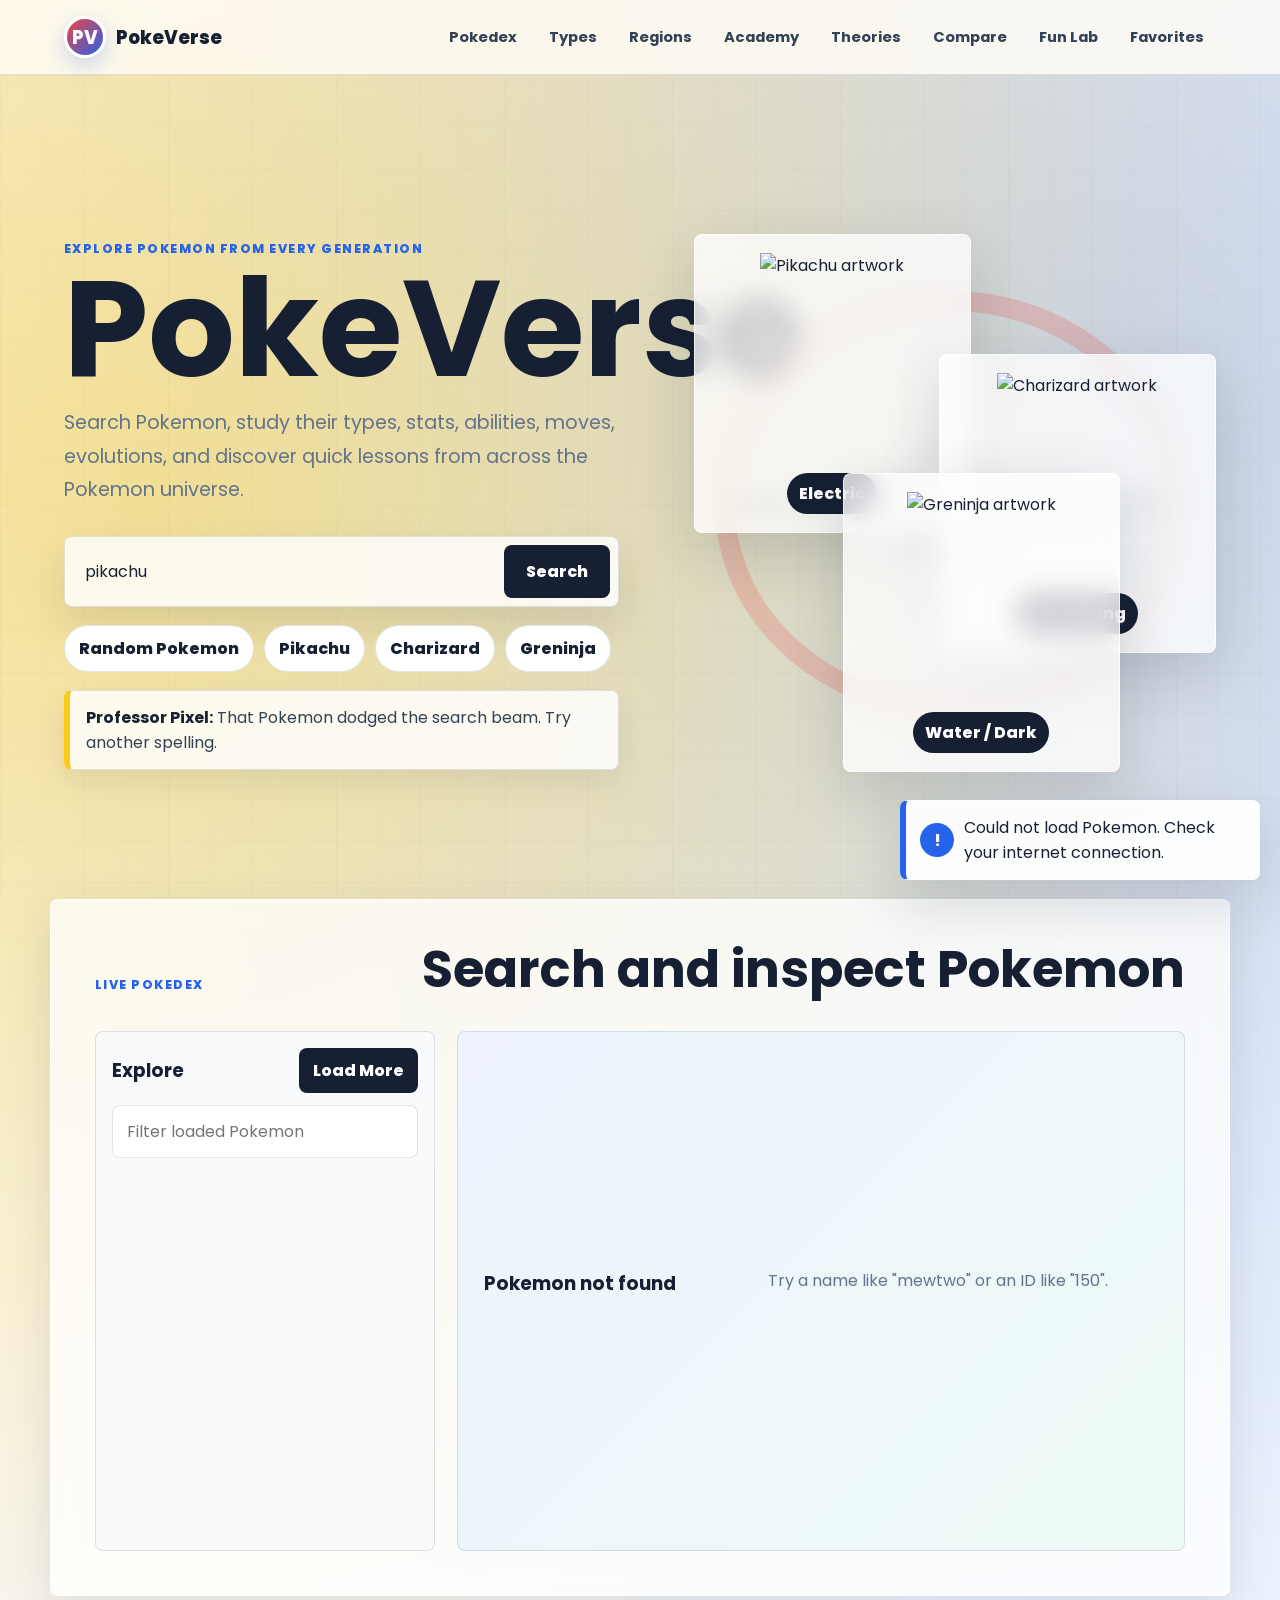
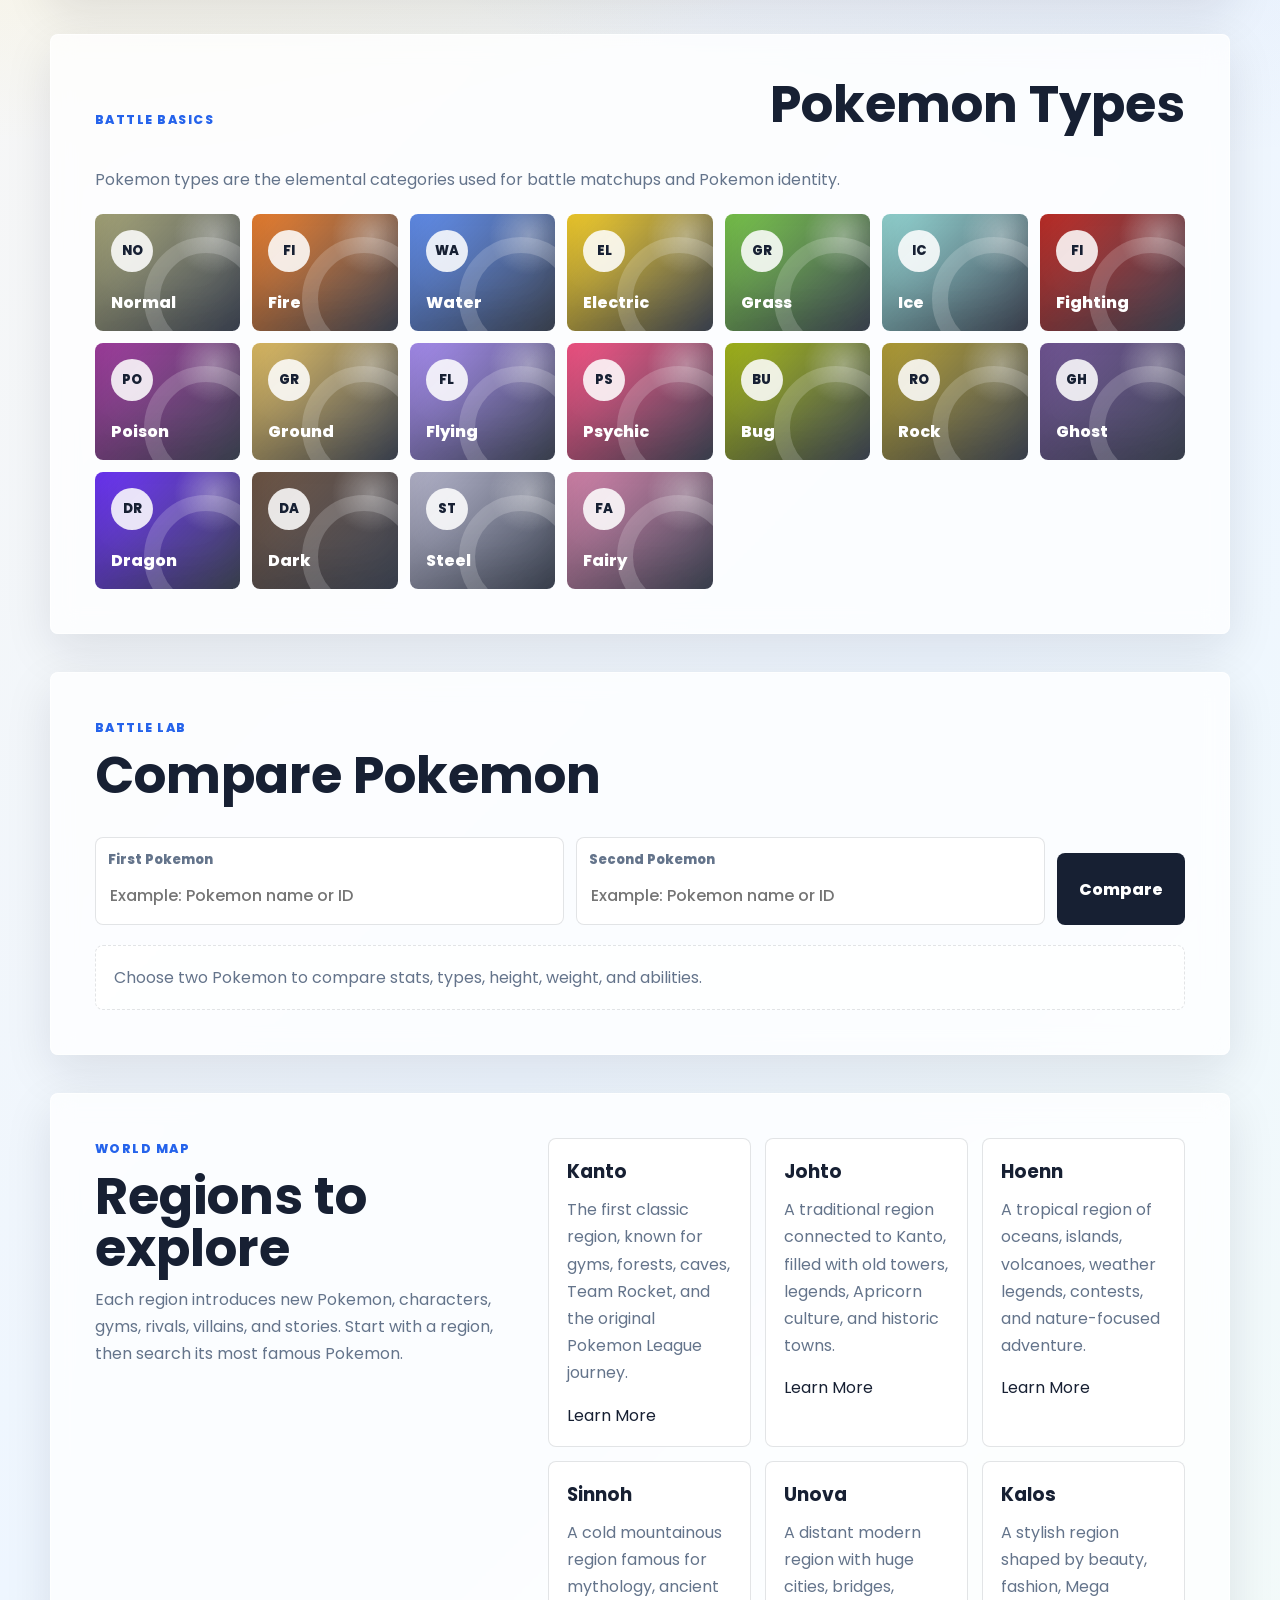
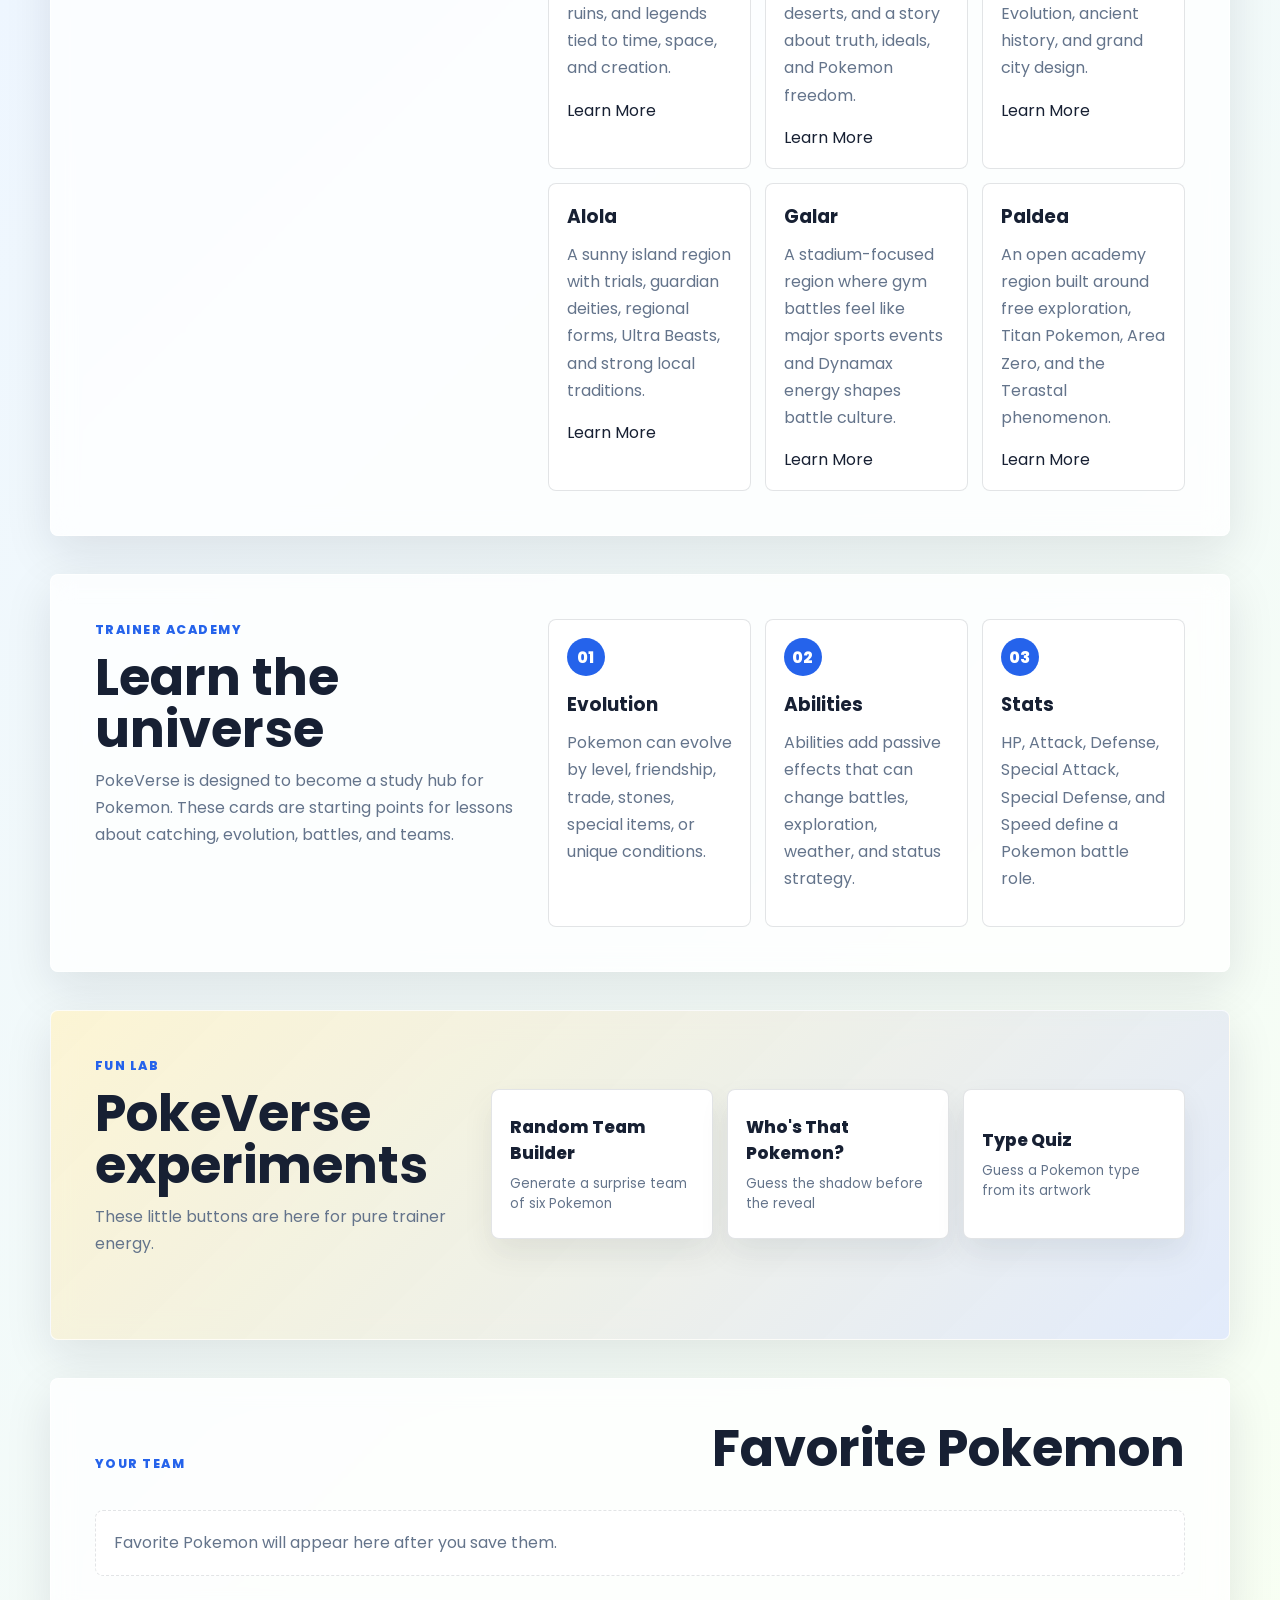
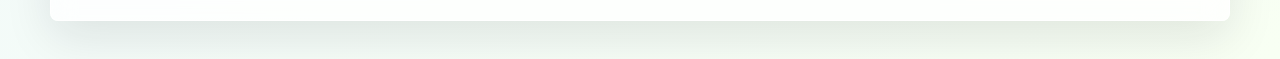
==== html/home.html @ 9c1ca61f "first commit" ====
<!DOCTYPE html>
<html lang="en">
<head>
  <meta charset="UTF-8">
  <meta name="viewport" content="width=device-width, initial-scale=1.0">
  <meta http-equiv="refresh" content="0; url=index.html#pokedex">
  <title>PokeVerse - Pokedex</title>
  <link rel="stylesheet" href="../css/style.css">
</head>
<body>
  <main class="section-shell" style="margin-top: 32px;">
    <p class="eyebrow">PokeVerse</p>
    <h1>Opening the Pokedex...</h1>
    <p><a href="index.html#pokedex">Continue to the Pokedex</a></p>
  </main>
</body>
</html>
---- css/style.css ----
@import url("https://fonts.googleapis.com/css2?family=Poppins:wght@400;500;600;700;800&display=swap");

:root {
  --ink: #172033;
  --muted: #64748b;
  --paper: #fffdf7;
  --panel: #ffffff;
  --line: rgba(23, 32, 51, 0.12);
  --red: #ef4444;
  --blue: #2563eb;
  --yellow: #facc15;
  --green: #10b981;
  --violet: #7c3aed;
  --shadow: 0 20px 60px rgba(15, 23, 42, 0.15);
  --radius: 8px;
}

* {
  box-sizing: border-box;
}

html {
  scroll-behavior: smooth;
}

body {
  margin: 0;
  color: var(--ink);
  font-family: "Poppins", system-ui, sans-serif;
  background:
    radial-gradient(circle at 12% 10%, rgba(250, 204, 21, 0.42), transparent 28%),
    radial-gradient(circle at 86% 8%, rgba(37, 99, 235, 0.24), transparent 30%),
    linear-gradient(135deg, #fff7ed 0%, #eef6ff 52%, #f8fff3 100%);
}

body.ditto-mode main {
  animation: dittoSquish 0.8s ease-in-out 2;
}

body::before {
  content: "";
  position: fixed;
  inset: 0;
  pointer-events: none;
  opacity: 0.32;
  background-image:
    linear-gradient(rgba(23, 32, 51, 0.05) 1px, transparent 1px),
    linear-gradient(90deg, rgba(23, 32, 51, 0.05) 1px, transparent 1px);
  background-size: 42px 42px;
}

button,
input,
select,
textarea {
  font: inherit;
}

button {
  border: 0;
  cursor: pointer;
}

img {
  display: block;
  max-width: 100%;
}

a {
  color: inherit;
  text-decoration: none;
}

.pill-link {
  display: inline-flex;
  padding: 10px 14px;
  color: var(--ink);
  background: white;
  border: 1px solid var(--line);
  border-radius: 999px;
  font-weight: 800;
}

.pill-link:hover {
  color: white;
  background: var(--ink);
}

.sr-only {
  position: absolute;
  width: 1px;
  height: 1px;
  overflow: hidden;
  clip: rect(0, 0, 0, 0);
}

.site-header {
  position: sticky;
  top: 0;
  z-index: 20;
  display: flex;
  align-items: center;
  justify-content: space-between;
  gap: 24px;
  padding: 16px clamp(16px, 5vw, 64px);
  background: rgba(255, 253, 247, 0.82);
  border-bottom: 1px solid var(--line);
  backdrop-filter: blur(16px);
}

.brand {
  display: inline-flex;
  align-items: center;
  gap: 10px;
  font-weight: 800;
  font-size: 1.15rem;
}

.brand-mark {
  display: grid;
  width: 42px;
  height: 42px;
  place-items: center;
  color: white;
  background: linear-gradient(135deg, var(--red), var(--blue));
  border: 3px solid white;
  border-radius: 50%;
  box-shadow: 0 8px 22px rgba(37, 99, 235, 0.24);
}

.site-nav {
  display: flex;
  align-items: center;
  gap: 8px;
  flex-wrap: wrap;
}

.site-nav a {
  padding: 10px 12px;
  color: #334155;
  border-radius: 999px;
  font-size: 0.92rem;
  font-weight: 700;
}

.site-nav a:hover {
  color: white;
  background: var(--ink);
}

main {
  position: relative;
  z-index: 1;
}

.hero-section {
  display: grid;
  grid-template-columns: minmax(0, 1.02fr) minmax(320px, 0.98fr);
  gap: clamp(28px, 5vw, 70px);
  align-items: center;
  min-height: calc(100vh - 76px);
  padding: clamp(36px, 6vw, 76px) clamp(16px, 5vw, 64px) 42px;
}

.hero-copy {
  max-width: 760px;
}

.eyebrow {
  margin: 0 0 12px;
  color: var(--blue);
  font-size: 0.78rem;
  font-weight: 800;
  letter-spacing: 0.12em;
  text-transform: uppercase;
}

h1,
h2,
h3,
p {
  margin-top: 0;
}

h1 {
  margin-bottom: 18px;
  font-size: clamp(4rem, 12vw, 8.5rem);
  line-height: 0.86;
  letter-spacing: 0;
}

h2 {
  margin-bottom: 12px;
  font-size: clamp(2rem, 4vw, 3.4rem);
  line-height: 1;
}

h3 {
  margin-bottom: 10px;
}

p {
  color: var(--muted);
  line-height: 1.7;
}

.hero-lead {
  max-width: 650px;
  font-size: clamp(1rem, 2vw, 1.22rem);
}

.hero-search {
  display: grid;
  grid-template-columns: 1fr auto;
  gap: 10px;
  max-width: 650px;
  margin: 30px 0 18px;
  padding: 8px;
  background: rgba(255, 255, 255, 0.82);
  border: 1px solid var(--line);
  border-radius: var(--radius);
  box-shadow: 0 18px 42px rgba(15, 23, 42, 0.11);
}

.hero-search input,
.mini-search input,
.compare-form input,
select,
textarea {
  width: 100%;
  border: 0;
  outline: 0;
  color: var(--ink);
  background: transparent;
}

.hero-search input {
  min-width: 0;
  padding: 14px 12px;
}

.hero-search button,
.panel-title button,
.favorite-btn,
.region-card button,
.compare-form button,
.quiz-feedback button {
  color: white;
  background: var(--ink);
  border-radius: var(--radius);
  font-weight: 800;
  transition: transform 0.18s ease, box-shadow 0.18s ease;
}

.hero-search button {
  padding: 0 22px;
}

.hero-search button:hover,
.panel-title button:hover,
.favorite-btn:hover,
.region-card button:hover,
.compare-form button:hover,
.quiz-feedback button:hover {
  transform: translateY(-2px);
  box-shadow: 0 14px 28px rgba(15, 23, 42, 0.18);
}

.quick-actions {
  display: flex;
  flex-wrap: wrap;
  gap: 10px;
}

.quick-actions button {
  padding: 10px 14px;
  color: var(--ink);
  background: white;
  border: 1px solid var(--line);
  border-radius: 999px;
  font-weight: 800;
}

.quick-actions button:hover {
  border-color: var(--blue);
  color: var(--blue);
}

.professor-note {
  max-width: 650px;
  margin-top: 18px;
  padding: 14px 16px;
  color: #334155;
  background: rgba(255, 255, 255, 0.82);
  border: 1px solid var(--line);
  border-left: 6px solid var(--yellow);
  border-radius: var(--radius);
  box-shadow: 0 12px 30px rgba(15, 23, 42, 0.08);
}

.professor-note strong {
  color: var(--ink);
}

.hero-showcase {
  position: relative;
  min-height: 560px;
}

.hero-showcase::before {
  content: "";
  position: absolute;
  inset: 12% 6%;
  border: 20px solid rgba(239, 68, 68, 0.78);
  border-radius: 50%;
  background:
    linear-gradient(#172033, #172033) center / 100% 18px no-repeat,
    radial-gradient(circle, white 0 44px, #172033 45px 55px, transparent 56px);
  opacity: 0.26;
  animation: pulse 4s ease-in-out infinite;
}

.orbit-card {
  position: absolute;
  display: grid;
  justify-items: center;
  width: min(52%, 300px);
  padding: 18px;
  background: rgba(255, 255, 255, 0.75);
  border: 1px solid rgba(255, 255, 255, 0.7);
  border-radius: var(--radius);
  box-shadow: var(--shadow);
  backdrop-filter: blur(14px);
}

.orbit-card img {
  height: 220px;
  object-fit: contain;
}

.orbit-card span {
  padding: 8px 12px;
  color: white;
  background: var(--ink);
  border-radius: 999px;
  font-weight: 800;
}

.orbit-card-one {
  top: 10px;
  left: 2%;
  animation: floatOne 5s ease-in-out infinite;
}

.orbit-card-two {
  top: 130px;
  right: 0;
  animation: floatTwo 5.8s ease-in-out infinite;
}

.orbit-card-three {
  left: 30%;
  bottom: 12px;
  animation: floatThree 6.2s ease-in-out infinite;
}

.section-shell {
  width: min(1180px, calc(100% - 32px));
  margin: 0 auto 38px;
  padding: clamp(24px, 4vw, 44px);
  background: rgba(255, 255, 255, 0.76);
  border: 1px solid rgba(255, 255, 255, 0.72);
  border-radius: var(--radius);
  box-shadow: 0 16px 48px rgba(15, 23, 42, 0.1);
  backdrop-filter: blur(12px);
}

.section-heading {
  display: flex;
  align-items: end;
  justify-content: space-between;
  gap: 24px;
  margin-bottom: 24px;
}

.section-intro {
  max-width: 760px;
  margin-bottom: 20px;
}

.dex-layout {
  display: grid;
  grid-template-columns: 340px minmax(0, 1fr);
  gap: 22px;
}

.dex-panel,
.detail-panel {
  min-height: 520px;
}

.dex-panel {
  padding: 16px;
  background: #f8fafc;
  border: 1px solid var(--line);
  border-radius: var(--radius);
}

.panel-title {
  display: flex;
  align-items: center;
  justify-content: space-between;
  gap: 12px;
  margin-bottom: 12px;
}

.panel-title h3 {
  margin: 0;
}

.panel-title button,
.favorite-btn,
.region-card button {
  padding: 10px 14px;
}

.panel-title button:disabled {
  cursor: wait;
  opacity: 0.62;
}

.mini-search {
  margin-bottom: 12px;
  padding: 12px;
  background: white;
  border: 1px solid var(--line);
  border-radius: var(--radius);
}

.pokemon-list {
  display: grid;
  gap: 10px;
  max-height: 640px;
  overflow: auto;
  padding-right: 4px;
}

.list-card,
.favorite-card,
.evolution-node {
  border: 1px solid var(--line);
  background: white;
  border-radius: var(--radius);
  transition: transform 0.18s ease, border-color 0.18s ease, box-shadow 0.18s ease;
}

.list-card {
  display: grid;
  grid-template-columns: 56px 1fr;
  align-items: center;
  gap: 12px;
  width: 100%;
  padding: 10px;
  color: var(--ink);
  text-align: left;
}

.list-card:hover,
.favorite-card:hover,
.evolution-node:hover {
  transform: translateY(-2px);
  border-color: var(--blue);
  box-shadow: 0 12px 26px rgba(37, 99, 235, 0.12);
}

.list-card img {
  width: 56px;
  height: 56px;
  object-fit: contain;
  background: #eef2ff;
  border-radius: var(--radius);
}

.list-card span {
  min-width: 0;
}

.list-card strong,
.list-card small {
  display: block;
}

.list-card small {
  color: var(--muted);
}

.detail-panel {
  padding: clamp(18px, 3vw, 26px);
  background:
    linear-gradient(135deg, rgba(37, 99, 235, 0.08), rgba(16, 185, 129, 0.08)),
    white;
  border: 1px solid var(--line);
  border-radius: var(--radius);
}

.empty-state,
.loading-state,
.error-state {
  display: grid;
  grid-template-columns: minmax(160px, 260px) 1fr;
  gap: 24px;
  align-items: center;
  min-height: 460px;
}

.empty-state img {
  filter: drop-shadow(0 18px 28px rgba(15, 23, 42, 0.22));
}

.profile-hero {
  display: grid;
  grid-template-columns: minmax(0, 1fr) minmax(220px, 330px);
  gap: 22px;
  align-items: center;
}

.profile-hero h2 {
  text-transform: capitalize;
}

.profile-art {
  width: 100%;
  max-height: 360px;
  object-fit: contain;
  filter: drop-shadow(0 22px 30px rgba(15, 23, 42, 0.2));
}

.badge-row,
.move-list,
.evolution-line {
  display: flex;
  flex-wrap: wrap;
  gap: 10px;
}

.type-badge {
  display: inline-flex;
  padding: 8px 12px;
  color: white;
  background: var(--type-color);
  border-radius: 999px;
  font-weight: 800;
  box-shadow: inset 0 -20px 30px rgba(0, 0, 0, 0.12);
}

.favorite-btn {
  margin-top: 14px;
}

.favorite-btn.active {
  background: var(--red);
}

.info-grid {
  display: grid;
  grid-template-columns: repeat(4, minmax(0, 1fr));
  gap: 12px;
  margin: 24px 0;
}

.compare-form {
  display: grid;
  grid-template-columns: 1fr 1fr auto;
  gap: 12px;
  align-items: end;
  margin-bottom: 20px;
}

.compare-form label,
.quiz-card label {
  display: grid;
  gap: 8px;
  padding: 12px;
  color: var(--muted);
  background: white;
  border: 1px solid var(--line);
  border-radius: var(--radius);
  font-size: 0.82rem;
  font-weight: 800;
}

.compare-form input,
select,
textarea {
  min-height: 34px;
  color: var(--ink);
  font-size: 1rem;
  font-weight: 500;
}

.compare-form button {
  min-height: 72px;
  padding: 0 22px;
}

.compare-results {
  display: grid;
  gap: 16px;
}

.compare-summary {
  padding: 18px;
  background: rgba(255, 255, 255, 0.88);
  border: 1px solid var(--line);
  border-radius: var(--radius);
}

.compare-grid {
  position: relative;
  display: grid;
  grid-template-columns: 1fr auto 1fr;
  gap: 16px;
  align-items: stretch;
}

.compare-card {
  padding: 20px;
  background: rgba(255, 255, 255, 0.88);
  border: 1px solid var(--line);
  border-radius: var(--radius);
  box-shadow: 0 14px 30px rgba(15, 23, 42, 0.08);
}

.compare-card img {
  width: min(220px, 100%);
  height: 190px;
  margin: 0 auto 12px;
  object-fit: contain;
  filter: drop-shadow(0 18px 26px rgba(15, 23, 42, 0.16));
}

.compare-winner {
  border-color: rgba(16, 185, 129, 0.55);
  box-shadow: 0 18px 40px rgba(16, 185, 129, 0.16);
}

.versus-badge {
  display: grid;
  width: 58px;
  height: 58px;
  place-items: center;
  align-self: center;
  color: white;
  background: linear-gradient(135deg, var(--red), var(--blue));
  border-radius: 50%;
  font-weight: 800;
  box-shadow: var(--shadow);
}

.compare-facts {
  display: grid;
  grid-template-columns: repeat(2, minmax(0, 1fr));
  gap: 10px;
  margin-top: 16px;
}

.compare-stat-table {
  display: grid;
  gap: 8px;
}

.compare-stat-row {
  display: grid;
  grid-template-columns: 1fr 1.4fr 1fr;
  gap: 12px;
  align-items: center;
  padding: 12px 14px;
  background: rgba(255, 255, 255, 0.86);
  border: 1px solid var(--line);
  border-radius: var(--radius);
}

.compare-stat-row span {
  color: var(--muted);
  text-align: center;
  font-weight: 800;
}

.compare-stat-row strong:last-child {
  text-align: right;
}

.stat-win {
  color: var(--green);
}

.fact-card,
.stats-card,
.moves-card,
.evolution-card,
.lesson-grid article,
.region-card {
  background: rgba(255, 255, 255, 0.84);
  border: 1px solid var(--line);
  border-radius: var(--radius);
}

.fact-card {
  padding: 14px;
}

.fact-card span {
  display: block;
  color: var(--muted);
  font-size: 0.82rem;
  font-weight: 700;
}

.fact-card strong {
  display: block;
  overflow-wrap: anywhere;
}

.detail-grid {
  display: grid;
  grid-template-columns: 1fr 1fr;
  gap: 14px;
}

.stats-card,
.moves-card,
.evolution-card {
  padding: 18px;
}

.stat-row {
  display: grid;
  grid-template-columns: 120px 42px 1fr;
  gap: 10px;
  align-items: center;
  margin: 12px 0;
}

.stat-row span {
  color: var(--muted);
  font-size: 0.88rem;
}

.stat-track {
  height: 10px;
  overflow: hidden;
  background: #e2e8f0;
  border-radius: 999px;
}

.stat-track span {
  display: block;
  height: 100%;
  background: linear-gradient(90deg, var(--green), var(--blue));
}

.move-list span {
  padding: 8px 10px;
  background: #eef2ff;
  border-radius: 999px;
  color: #334155;
  font-weight: 700;
}

.evolution-card {
  margin-top: 14px;
}

.evolution-node {
  display: grid;
  justify-items: center;
  gap: 8px;
  width: 120px;
  padding: 12px;
  color: var(--ink);
  font-weight: 800;
}

.evolution-node img {
  width: 78px;
  height: 78px;
  object-fit: contain;
}

.type-grid {
  display: grid;
  grid-template-columns: repeat(auto-fit, minmax(128px, 1fr));
  gap: 12px;
}

.type-card {
  position: relative;
  display: grid;
  align-content: space-between;
  min-height: 92px;
  overflow: hidden;
  padding: 16px;
  color: white;
  background:
    radial-gradient(circle at 82% 18%, rgba(255, 255, 255, 0.34), transparent 26%),
    linear-gradient(135deg, var(--type-color), rgba(23, 32, 51, 0.82));
  border-radius: var(--radius);
  box-shadow: inset 0 -26px 40px rgba(0, 0, 0, 0.16);
  transition: transform 0.18s ease, box-shadow 0.18s ease;
}

.type-card::after {
  content: "";
  position: absolute;
  width: 92px;
  height: 92px;
  right: -28px;
  bottom: -30px;
  border: 16px solid rgba(255, 255, 255, 0.18);
  border-radius: 50%;
}

.type-name-card {
  place-items: stretch;
}

.type-card span {
  position: relative;
  z-index: 1;
  font-weight: 800;
}

.type-symbol {
  display: grid;
  width: 42px;
  height: 42px;
  place-items: center;
  margin-bottom: 18px;
  color: var(--ink);
  background: rgba(255, 255, 255, 0.86);
  border-radius: 50%;
  font-size: 0.82rem;
}

.type-card:hover {
  transform: translateY(-3px);
  box-shadow: inset 0 -26px 40px rgba(0, 0, 0, 0.16), 0 16px 34px rgba(15, 23, 42, 0.18);
}

.split-section {
  display: grid;
  grid-template-columns: 0.8fr 1.2fr;
  gap: 28px;
}

.fun-lab {
  display: grid;
  grid-template-columns: 0.7fr 1.3fr;
  gap: 22px;
  align-items: center;
  background:
    linear-gradient(135deg, rgba(250, 204, 21, 0.18), rgba(37, 99, 235, 0.13)),
    rgba(255, 255, 255, 0.8);
}

.fun-grid {
  display: grid;
  grid-template-columns: repeat(3, minmax(0, 1fr));
  gap: 14px;
}

.fun-grid button {
  min-height: 150px;
  padding: 18px;
  color: var(--ink);
  text-align: left;
  background: white;
  border: 1px solid var(--line);
  border-radius: var(--radius);
  box-shadow: 0 14px 30px rgba(15, 23, 42, 0.08);
  transition: transform 0.18s ease, box-shadow 0.18s ease;
}

.fun-grid article {
  min-height: 150px;
  padding: 18px;
  color: var(--ink);
  text-align: left;
  background: white;
  border: 1px solid var(--line);
  border-radius: var(--radius);
  box-shadow: 0 14px 30px rgba(15, 23, 42, 0.08);
}

.fun-grid button:hover {
  transform: translateY(-4px) rotate(-1deg);
  box-shadow: 0 18px 40px rgba(15, 23, 42, 0.14);
}

.fun-grid span,
.fun-grid small {
  display: block;
}

.fun-grid span {
  margin-bottom: 8px;
  font-size: 1.06rem;
  font-weight: 800;
}

.fun-grid small {
  color: var(--muted);
  line-height: 1.5;
}

.fun-result {
  grid-column: 1 / -1;
}

.team-builder,
.silhouette-game,
.quiz-card {
  position: relative;
  min-height: 300px;
  padding: 20px;
  overflow: hidden;
  background:
    linear-gradient(135deg, rgba(255, 255, 255, 0.92), rgba(238, 242, 255, 0.9));
  border: 1px solid var(--line);
  border-radius: var(--radius);
  box-shadow: 0 14px 30px rgba(15, 23, 42, 0.08);
}

.team-builder img,
.silhouette-game img,
.quiz-pokemon {
  width: min(240px, 54%);
  height: 220px;
  margin: 10px auto;
  object-fit: contain;
  filter: drop-shadow(0 18px 26px rgba(15, 23, 42, 0.16));
}

.silhouette-img {
  filter: brightness(0) drop-shadow(0 18px 26px rgba(15, 23, 42, 0.16));
  transition: filter 0.24s ease, transform 0.24s ease;
}

.silhouette-img.revealed {
  filter: drop-shadow(0 18px 26px rgba(15, 23, 42, 0.16));
  transform: scale(1.04);
}

.silhouette-options,
.quiz-options {
  display: flex;
  flex-wrap: wrap;
  gap: 10px;
}

.silhouette-options button,
.quiz-options button,
.team-grid button,
.quiz-feedback button {
  padding: 10px 14px;
  color: var(--ink);
  background: white;
  border: 1px solid var(--line);
  border-radius: 999px;
  font-weight: 800;
}

.silhouette-options button:hover,
.quiz-options button:hover,
.team-grid button:hover,
.quiz-feedback button:hover {
  border-color: var(--blue);
  color: var(--blue);
}

.team-grid {
  display: grid;
  grid-template-columns: repeat(6, minmax(0, 1fr));
  gap: 12px;
  margin-top: 18px;
}

.team-grid button {
  display: grid;
  justify-items: center;
  gap: 8px;
  min-height: 190px;
  border-radius: var(--radius);
}

.team-grid img {
  width: 100%;
  height: 110px;
}

.team-grid span {
  color: var(--muted);
  font-size: 0.78rem;
  text-align: center;
}

.quiz-feedback {
  display: flex;
  align-items: center;
  justify-content: space-between;
  gap: 12px;
  margin: 14px 0 0;
  color: var(--ink);
  font-weight: 700;
}

.quiz-feedback button {
  margin-left: auto;
  white-space: nowrap;
}

.correct-answer {
  color: white !important;
  background: var(--green) !important;
}

.wrong-answer {
  color: white !important;
  background: var(--red) !important;
}

.theory-page {
  background:
    radial-gradient(circle at 12% 12%, rgba(124, 58, 237, 0.26), transparent 28%),
    radial-gradient(circle at 85% 14%, rgba(250, 204, 21, 0.36), transparent 30%),
    linear-gradient(135deg, #f8fafc 0%, #eef6ff 48%, #fff7ed 100%);
}

.regions-page {
  background:
    radial-gradient(circle at 14% 10%, rgba(16, 185, 129, 0.24), transparent 28%),
    radial-gradient(circle at 86% 12%, rgba(250, 204, 21, 0.32), transparent 30%),
    linear-gradient(135deg, #f8fafc 0%, #eff6ff 50%, #fff7ed 100%);
}

.regions-hero {
  display: grid;
  grid-template-columns: minmax(0, 0.86fr) minmax(320px, 1.14fr);
  gap: clamp(28px, 5vw, 70px);
  align-items: center;
  min-height: calc(100vh - 76px);
  padding: clamp(36px, 6vw, 76px) clamp(16px, 5vw, 64px) 42px;
}

.regions-hero-img {
  width: 100%;
  aspect-ratio: 16 / 10;
  object-fit: cover;
  border: 1px solid rgba(255, 255, 255, 0.8);
  border-radius: var(--radius);
  box-shadow: var(--shadow);
}

.region-detail-grid {
  display: grid;
  grid-template-columns: repeat(2, minmax(0, 1fr));
  gap: 18px;
}

.region-detail-card {
  padding: 22px;
  background: rgba(255, 255, 255, 0.88);
  border: 1px solid var(--line);
  border-radius: var(--radius);
  box-shadow: 0 14px 30px rgba(15, 23, 42, 0.08);
  scroll-margin-top: 110px;
}

.region-detail-card p:last-child {
  margin-bottom: 0;
}

.theory-hero {
  display: grid;
  grid-template-columns: minmax(0, 0.95fr) minmax(320px, 1.05fr);
  gap: clamp(28px, 5vw, 70px);
  align-items: center;
  min-height: calc(100vh - 76px);
  padding: clamp(36px, 6vw, 76px) clamp(16px, 5vw, 64px) 42px;
}

.theory-board {
  position: relative;
  min-height: 520px;
  border: 1px solid rgba(255, 255, 255, 0.8);
  border-radius: var(--radius);
  background:
    linear-gradient(135deg, rgba(23, 32, 51, 0.78), rgba(37, 99, 235, 0.62)),
    repeating-linear-gradient(45deg, transparent 0 14px, rgba(255, 255, 255, 0.08) 14px 16px);
  box-shadow: var(--shadow);
  overflow: hidden;
}

.theory-board::before {
  content: "";
  position: absolute;
  inset: 36px;
  border: 2px dashed rgba(255, 255, 255, 0.35);
  border-radius: var(--radius);
}

.board-card {
  position: absolute;
  max-width: 210px;
  padding: 16px;
  color: var(--ink);
  background: white;
  border-radius: var(--radius);
  box-shadow: 0 18px 36px rgba(0, 0, 0, 0.18);
  font-weight: 800;
}

.board-card-red {
  top: 70px;
  left: 42px;
  border-left: 8px solid var(--red);
  transform: rotate(-6deg);
}

.board-card-blue {
  top: 120px;
  right: 46px;
  border-left: 8px solid var(--blue);
  transform: rotate(5deg);
}

.board-card-yellow {
  left: 92px;
  bottom: 120px;
  border-left: 8px solid var(--yellow);
  transform: rotate(4deg);
}

.board-card-green {
  right: 66px;
  bottom: 70px;
  border-left: 8px solid var(--green);
  transform: rotate(-4deg);
}

.theory-grid {
  display: grid;
  grid-template-columns: repeat(3, minmax(0, 1fr));
  gap: 16px;
}

.theory-card,
.research-list article {
  padding: 20px;
  background: rgba(255, 255, 255, 0.88);
  border: 1px solid var(--line);
  border-radius: var(--radius);
  box-shadow: 0 14px 30px rgba(15, 23, 42, 0.08);
}

.theory-card {
  display: grid;
  align-content: space-between;
  min-height: 330px;
}

.theory-tag {
  display: inline-flex;
  width: fit-content;
  margin-bottom: 14px;
  padding: 8px 10px;
  color: white;
  background: var(--violet);
  border-radius: 999px;
  font-size: 0.8rem;
  font-weight: 800;
}

.evidence-meter {
  margin-top: 18px;
}

.evidence-meter span,
.evidence-meter strong {
  display: block;
}

.evidence-meter span {
  color: var(--muted);
  font-size: 0.82rem;
  font-weight: 700;
}

.evidence-meter strong {
  margin: 4px 0 8px;
}

.evidence-meter::after {
  content: "";
  display: block;
  width: var(--score);
  max-width: 100%;
  height: 10px;
  background: linear-gradient(90deg, var(--yellow), var(--green), var(--blue));
  border-radius: 999px;
  box-shadow: 0 6px 14px rgba(37, 99, 235, 0.18);
}

.research-list {
  display: grid;
  gap: 14px;
}

.mystery-grid {
  display: grid;
  grid-template-columns: repeat(3, minmax(0, 1fr));
  gap: 14px;
}

.mystery-grid button,
.answer-grid article {
  min-height: 120px;
  padding: 18px;
  color: var(--ink);
  text-align: left;
  background: rgba(255, 255, 255, 0.88);
  border: 1px solid var(--line);
  border-radius: var(--radius);
  box-shadow: 0 14px 30px rgba(15, 23, 42, 0.08);
  font-weight: 800;
  transition: transform 0.18s ease, border-color 0.18s ease;
}

.mystery-grid button:hover,
.answer-grid article:hover {
  transform: translateY(-4px);
  border-color: var(--violet);
}

.answer-grid article p {
  margin-bottom: 0;
}

.region-grid,
.lesson-grid,
.favorites-grid {
  display: grid;
  grid-template-columns: repeat(auto-fit, minmax(190px, 1fr));
  gap: 14px;
}

.region-card,
.lesson-grid article {
  padding: 18px;
}

.region-card button {
  margin: 2px 0 12px;
}

.region-details {
  display: none;
  margin-bottom: 0;
}

.region-details.visible {
  display: block;
}

.lesson-grid span {
  display: inline-grid;
  width: 38px;
  height: 38px;
  margin-bottom: 14px;
  place-items: center;
  color: white;
  background: var(--blue);
  border-radius: 50%;
  font-weight: 800;
}

.favorite-card {
  display: grid;
  justify-items: center;
  gap: 8px;
  padding: 16px;
  color: var(--ink);
}

.favorite-card img {
  height: 128px;
  object-fit: contain;
}

.favorite-card span {
  color: var(--muted);
}

.soft-message {
  margin: 0;
  padding: 18px;
  color: var(--muted);
  background: rgba(255, 255, 255, 0.74);
  border: 1px dashed var(--line);
  border-radius: var(--radius);
}

.loading-state {
  grid-template-columns: 1fr;
  justify-items: center;
  text-align: center;
}

.loader {
  width: 70px;
  height: 70px;
  border: 10px solid #e2e8f0;
  border-top-color: var(--red);
  border-bottom-color: var(--blue);
  border-radius: 50%;
  animation: spin 0.9s linear infinite;
}

.toast {
  position: fixed;
  right: 20px;
  bottom: 20px;
  z-index: 30;
  max-width: min(360px, calc(100% - 40px));
  display: grid;
  grid-template-columns: 34px 1fr;
  gap: 10px;
  align-items: center;
  padding: 14px 16px 14px 14px;
  color: var(--ink);
  background: rgba(255, 255, 255, 0.92);
  border: 1px solid rgba(255, 255, 255, 0.8);
  border-left: 6px solid var(--blue);
  border-radius: var(--radius);
  box-shadow: var(--shadow);
  backdrop-filter: blur(14px);
  opacity: 0;
  transform: translateY(16px);
  transition: opacity 0.2s ease, transform 0.2s ease;
}

.toast::before {
  content: "!";
  display: grid;
  width: 34px;
  height: 34px;
  place-items: center;
  color: white;
  background: var(--blue);
  border-radius: 50%;
  font-weight: 800;
}

.toast.success {
  border-left-color: var(--green);
}

.toast.success::before {
  content: "OK";
  background: var(--green);
  font-size: 0.72rem;
}

.toast.error {
  border-left-color: var(--red);
}

.toast.error::before {
  content: "X";
  background: var(--red);
}

.toast.visible {
  opacity: 1;
  transform: translateY(0);
}

@keyframes floatOne {
  50% { transform: translate(12px, -18px) rotate(-2deg); }
}

@keyframes floatTwo {
  50% { transform: translate(-14px, 16px) rotate(2deg); }
}

@keyframes floatThree {
  50% { transform: translate(8px, 18px) rotate(1deg); }
}

@keyframes pulse {
  50% { transform: scale(1.04); opacity: 0.36; }
}

@keyframes spin {
  to { transform: rotate(360deg); }
}

@keyframes dittoSquish {
  35% { transform: scaleX(1.015) scaleY(0.985); }
  70% { transform: scaleX(0.99) scaleY(1.01); }
}

@media (max-width: 980px) {
  .site-header {
    align-items: flex-start;
    flex-direction: column;
  }

  .hero-section,
  .theory-hero,
  .regions-hero,
  .dex-layout,
  .split-section,
  .fun-lab {
    grid-template-columns: 1fr;
  }

  .hero-section {
    min-height: auto;
  }

  .hero-showcase {
    min-height: 440px;
  }

  .theory-board {
    min-height: 420px;
  }

  .theory-grid,
  .mystery-grid,
  .region-detail-grid,
  .compare-form,
  .compare-grid,
  .team-grid {
    grid-template-columns: 1fr;
  }

  .versus-badge {
    justify-self: center;
  }

  .dex-panel,
  .detail-panel {
    min-height: auto;
  }

  .pokemon-list {
    max-height: 360px;
  }
}

@media (max-width: 720px) {
  .site-nav {
    display: none;
  }

  .hero-search,
  .profile-hero,
  .detail-grid,
  .empty-state,
  .error-state {
    grid-template-columns: 1fr;
  }

  .hero-search button {
    min-height: 48px;
  }

  .hero-showcase {
    min-height: 360px;
  }

  .orbit-card {
    width: 58%;
    padding: 12px;
  }

  .orbit-card img {
    height: 140px;
  }

  .info-grid {
    grid-template-columns: repeat(2, minmax(0, 1fr));
  }

  .fun-grid {
    grid-template-columns: 1fr;
  }

  .stat-row {
    grid-template-columns: 1fr 36px;
  }

  .stat-track {
    grid-column: 1 / -1;
  }
}

@media (max-width: 460px) {
  .site-header,
  .hero-section,
  .theory-hero,
  .regions-hero {
    padding-left: 12px;
    padding-right: 12px;
  }

  .section-shell {
    width: calc(100% - 20px);
    padding: 18px;
  }

  .info-grid {
    grid-template-columns: 1fr;
  }

  .quick-actions button {
    flex: 1 1 140px;
  }
}
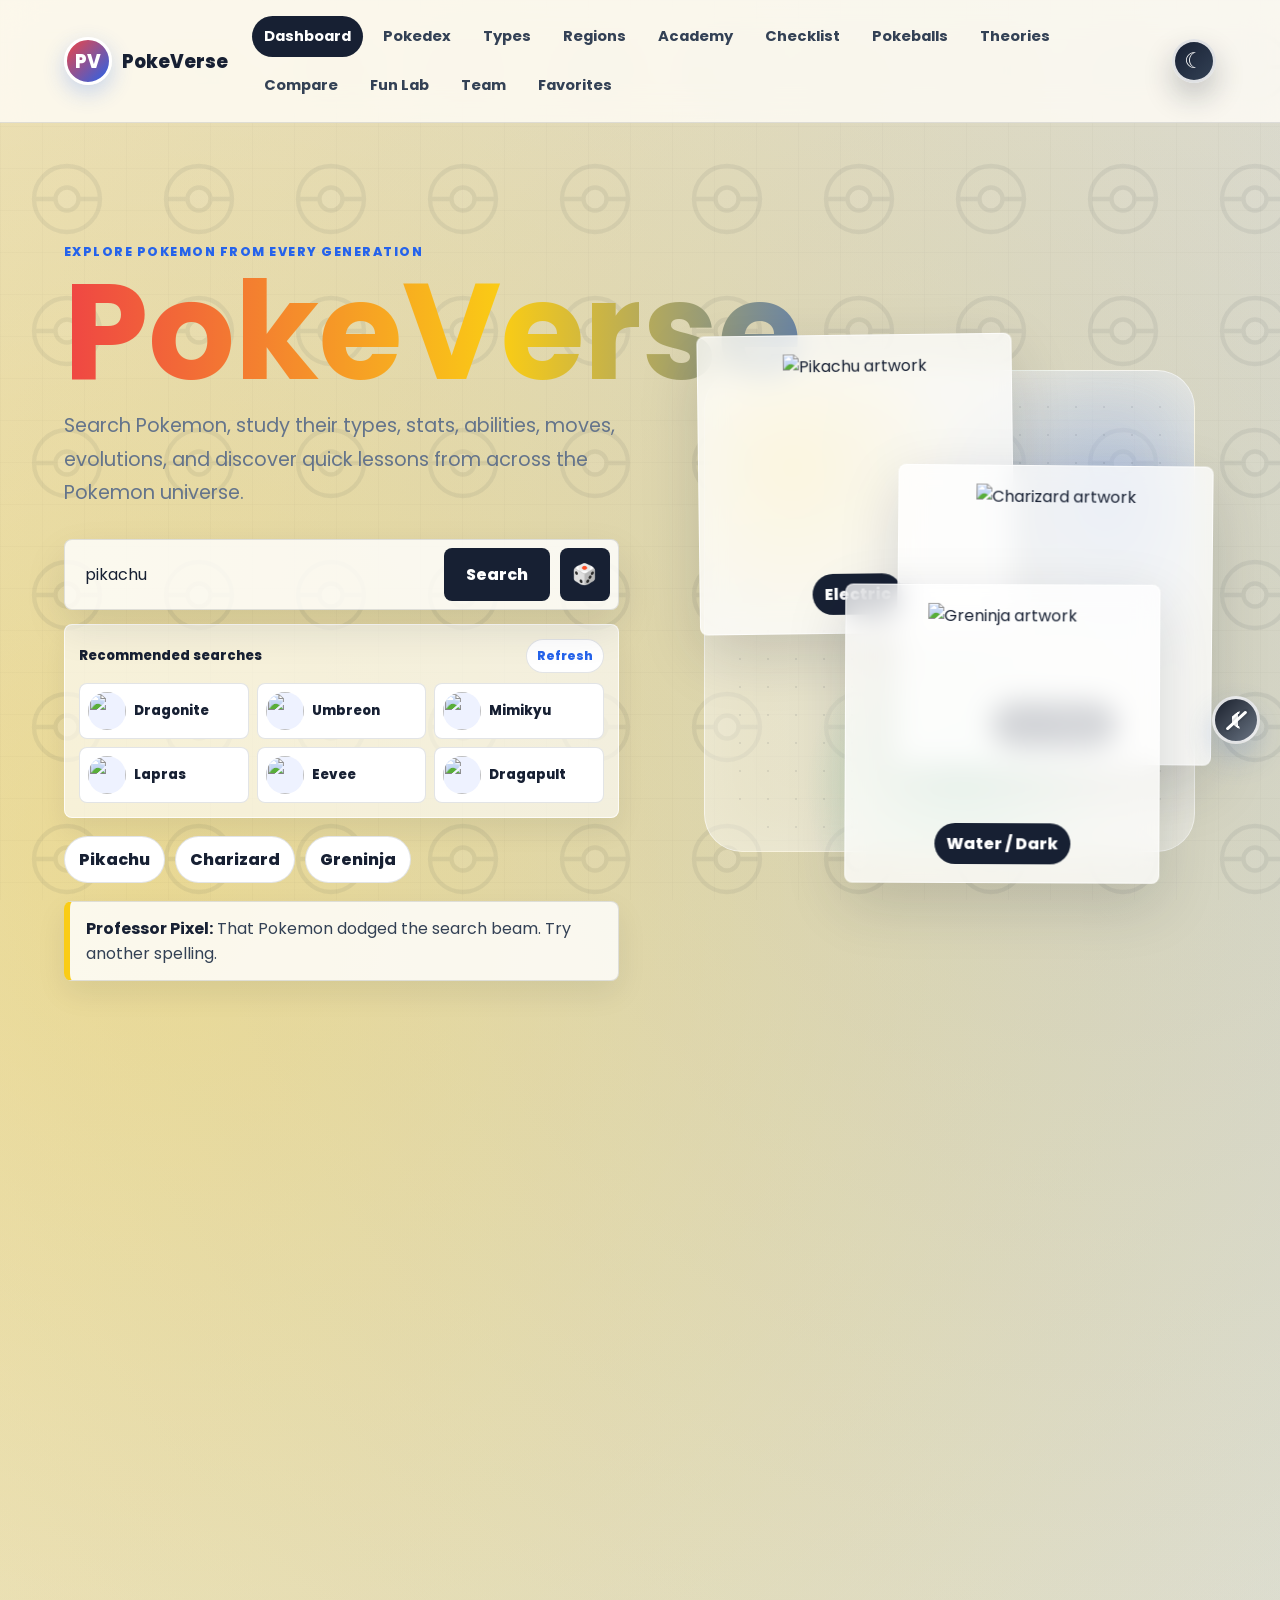
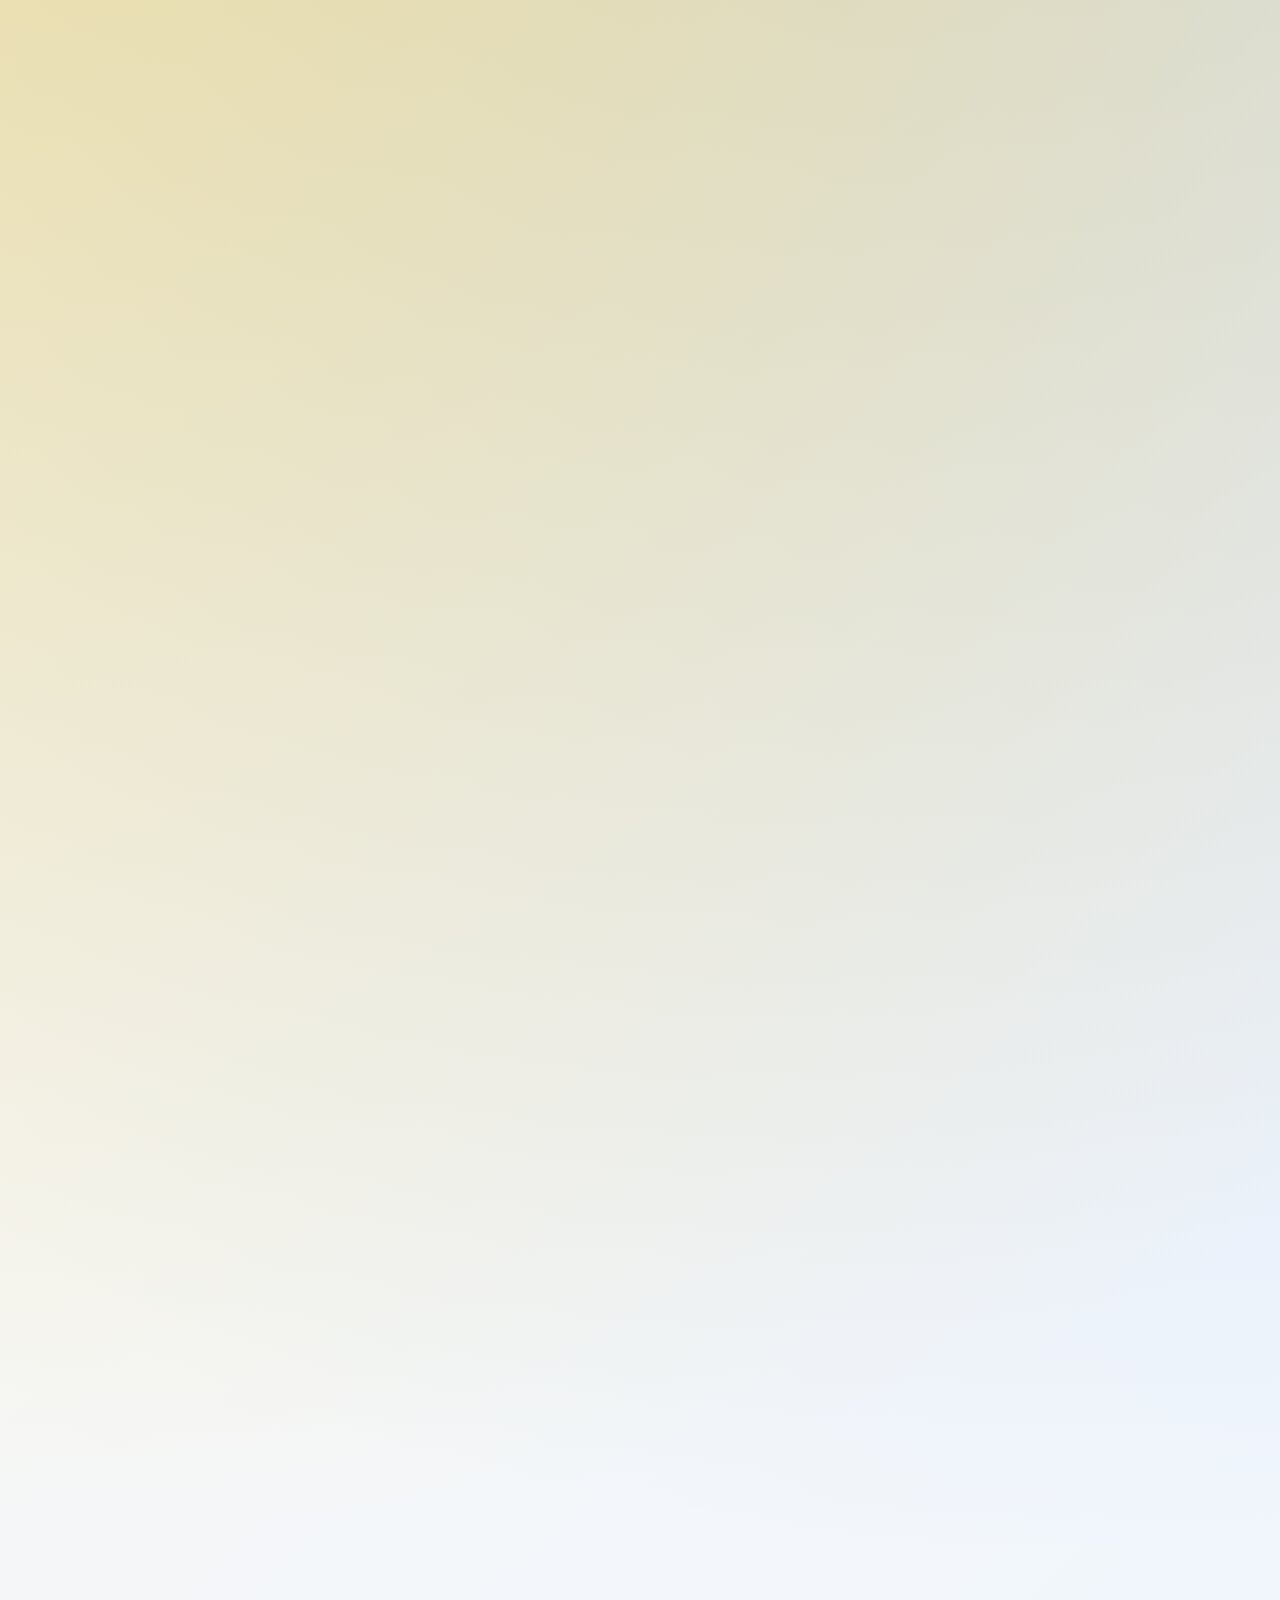
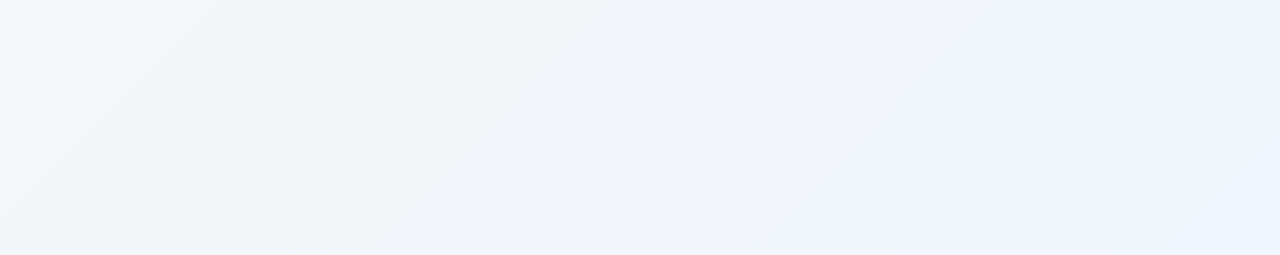
==== commit 58f22ba1: "Complete PokeVerse UX and interactive features" ====
--- a/html/home.html
+++ b/html/home.html
@@ -3,6 +3,18 @@
 <head>
   <meta charset="UTF-8">
   <meta name="viewport" content="width=device-width, initial-scale=1.0">
+  <meta name="color-scheme" content="light dark">
+  <script>
+    (() => {
+      try {
+        const savedTheme = localStorage.getItem("pokeVerseTheme");
+        const preferredTheme = window.matchMedia("(prefers-color-scheme: dark)").matches ? "dark" : "light";
+        document.documentElement.dataset.theme = savedTheme || preferredTheme;
+      } catch (error) {
+        document.documentElement.dataset.theme = "light";
+      }
+    })();
+  </script>
   <meta http-equiv="refresh" content="0; url=index.html#pokedex">
   <title>PokeVerse - Pokedex</title>
   <link rel="stylesheet" href="../css/style.css">
--- a/css/style.css
+++ b/css/style.css
@@ -15,10 +15,6 @@
   --radius: 8px;
 }
 
-* {
-  box-sizing: border-box;
-}
-
 html {
   scroll-behavior: smooth;
 }
@@ -27,6 +23,7 @@
   margin: 0;
   color: var(--ink);
   font-family: "Poppins", system-ui, sans-serif;
+  cursor: url("data:image/svg+xml,%3Csvg xmlns='http://www.w3.org/2000/svg' width='32' height='32' viewBox='0 0 32 32'%3E%3Ccircle cx='15' cy='15' r='12' fill='%23ffffff' stroke='%23172033' stroke-width='2'/%3E%3Cpath d='M3 15a12 12 0 0 1 24 0H3z' fill='%23ef4444'/%3E%3Cpath d='M3 15h24' stroke='%23172033' stroke-width='2.4'/%3E%3Ccircle cx='15' cy='15' r='4.5' fill='%23ffffff' stroke='%23172033' stroke-width='2'/%3E%3Ccircle cx='15' cy='15' r='1.8' fill='%23e2e8f0'/%3E%3C/svg%3E") 15 15, auto;
   background:
     radial-gradient(circle at 12% 10%, rgba(250, 204, 21, 0.42), transparent 28%),
     radial-gradient(circle at 86% 8%, rgba(37, 99, 235, 0.24), transparent 30%),
@@ -49,6 +46,18 @@
   background-size: 42px 42px;
 }
 
+body::after {
+  content: "";
+  position: fixed;
+  inset: 0;
+  z-index: 0;
+  pointer-events: none;
+  opacity: 0.12;
+  background-image: url("data:image/svg+xml,%3Csvg xmlns='http://www.w3.org/2000/svg' width='92' height='92' viewBox='0 0 92 92'%3E%3Cg fill='none' stroke='%23172033' stroke-width='3' opacity='0.52'%3E%3Ccircle cx='46' cy='46' r='23'/%3E%3Cpath d='M23 46h46'/%3E%3Ccircle cx='46' cy='46' r='8' fill='%23ffffff'/%3E%3C/g%3E%3C/svg%3E");
+  background-size: 132px 132px;
+  animation: driftPattern 34s linear infinite;
+}
+
 button,
 input,
 select,
@@ -58,7 +67,20 @@
 
 button {
   border: 0;
-  cursor: pointer;
+  cursor: url("data:image/svg+xml,%3Csvg xmlns='http://www.w3.org/2000/svg' width='32' height='32' viewBox='0 0 32 32'%3E%3Ccircle cx='15' cy='15' r='12' fill='%23ffffff' stroke='%23172033' stroke-width='2'/%3E%3Cpath d='M3 15a12 12 0 0 1 24 0H3z' fill='%23ef4444'/%3E%3Cpath d='M3 15h24' stroke='%23172033' stroke-width='2.4'/%3E%3Ccircle cx='15' cy='15' r='4.5' fill='%23ffffff' stroke='%23172033' stroke-width='2'/%3E%3Ccircle cx='15' cy='15' r='1.8' fill='%23e2e8f0'/%3E%3C/svg%3E") 15 15, pointer;
+}
+
+button,
+a {
+  -webkit-tap-highlight-color: transparent;
+}
+
+button:active,
+.pill-link:active,
+.site-nav a:active,
+.portal-card:active,
+.region-link:active {
+  transform: translateY(1px) scale(0.98);
 }
 
 img {
@@ -69,6 +91,13 @@
 a {
   color: inherit;
   text-decoration: none;
+  cursor: url("data:image/svg+xml,%3Csvg xmlns='http://www.w3.org/2000/svg' width='32' height='32' viewBox='0 0 32 32'%3E%3Ccircle cx='15' cy='15' r='12' fill='%23ffffff' stroke='%23172033' stroke-width='2'/%3E%3Cpath d='M3 15a12 12 0 0 1 24 0H3z' fill='%23ef4444'/%3E%3Cpath d='M3 15h24' stroke='%23172033' stroke-width='2.4'/%3E%3Ccircle cx='15' cy='15' r='4.5' fill='%23ffffff' stroke='%23172033' stroke-width='2'/%3E%3Ccircle cx='15' cy='15' r='1.8' fill='%23e2e8f0'/%3E%3C/svg%3E") 15 15, pointer;
+}
+
+input,
+textarea,
+select {
+  cursor: text;
 }
 
 .pill-link {
@@ -92,6 +121,83 @@
   height: 1px;
   overflow: hidden;
   clip: rect(0, 0, 0, 0);
+}
+
+.skip-link {
+  position: fixed;
+  top: 10px;
+  left: 10px;
+  z-index: 100;
+  padding: 10px 14px;
+  color: white;
+  background: var(--ink);
+  border-radius: var(--radius);
+  font-weight: 800;
+  transform: translateY(-160%);
+}
+
+.skip-link:focus {
+  transform: translateY(0);
+}
+
+.nav-toggle {
+  display: none;
+  align-items: center;
+  gap: 9px;
+  min-height: 44px;
+  padding: 9px 13px;
+  color: var(--ink);
+  background: white;
+  border: 1px solid var(--line);
+  border-radius: var(--radius);
+  font-weight: 800;
+}
+
+.nav-toggle > span:first-child,
+.nav-toggle > span:first-child::before,
+.nav-toggle > span:first-child::after {
+  display: block;
+  width: 20px;
+  height: 2px;
+  background: currentColor;
+}
+
+.nav-toggle > span:first-child {
+  position: relative;
+}
+
+.nav-toggle > span:first-child::before,
+.nav-toggle > span:first-child::after {
+  content: "";
+  position: absolute;
+  left: 0;
+}
+
+.nav-toggle > span:first-child::before { top: -6px; }
+.nav-toggle > span:first-child::after { top: 6px; }
+
+.retry-search-btn {
+  padding: 10px 14px;
+  color: white;
+  background: var(--ink);
+  border-radius: var(--radius);
+  font-weight: 800;
+}
+
+.list-error {
+  display: grid;
+  justify-items: start;
+  gap: 10px;
+  padding: 12px;
+}
+
+.list-error p {
+  margin: 0;
+}
+
+button:disabled {
+  cursor: wait;
+  opacity: 0.68;
 }
 
 .site-header {
@@ -133,6 +239,7 @@
   align-items: center;
   gap: 8px;
   flex-wrap: wrap;
+  scrollbar-width: thin;
 }
 
 .site-nav a {
@@ -143,9 +250,20 @@
   font-weight: 700;
 }
 
-.site-nav a:hover {
+.site-nav a:hover,
+.site-nav a.active,
+.site-nav a[aria-current="page"],
+.site-nav a[aria-current="true"] {
   color: white;
   background: var(--ink);
+}
+
+.site-nav a:focus-visible,
+button:focus-visible,
+input:focus-visible,
+a:focus-visible {
+  outline: 3px solid rgba(250, 204, 21, 0.86);
+  outline-offset: 3px;
 }
 
 main {
@@ -189,6 +307,16 @@
   letter-spacing: 0;
 }
 
+.hero-copy h1 {
+  width: fit-content;
+  color: transparent;
+  background: linear-gradient(90deg, var(--red), var(--yellow), var(--blue), var(--green), var(--red));
+  background-size: 240% 100%;
+  background-clip: text;
+  -webkit-background-clip: text;
+  animation: titleShine 7s ease-in-out infinite;
+}
+
 h2 {
   margin-bottom: 12px;
   font-size: clamp(2rem, 4vw, 3.4rem);
@@ -210,8 +338,9 @@
 }
 
 .hero-search {
-  display: grid;
-  grid-template-columns: 1fr auto;
+  position: relative;
+  display: grid;
+  grid-template-columns: 1fr auto auto;
   gap: 10px;
   max-width: 650px;
   margin: 30px 0 18px;
@@ -256,6 +385,12 @@
   padding: 0 22px;
 }
 
+.hero-search .random-search-btn {
+  width: 50px;
+  padding: 0;
+  font-size: 1.25rem;
+}
+
 .hero-search button:hover,
 .panel-title button:hover,
 .favorite-btn:hover,
@@ -266,10 +401,145 @@
   box-shadow: 0 14px 28px rgba(15, 23, 42, 0.18);
 }
 
+.search-suggestions {
+  position: absolute;
+  top: calc(100% + 8px);
+  left: 8px;
+  right: 8px;
+  z-index: 12;
+  display: none;
+  max-height: 310px;
+  overflow: auto;
+  padding: 8px;
+  background: rgba(255, 255, 255, 0.96);
+  border: 1px solid var(--line);
+  border-radius: var(--radius);
+  box-shadow: 0 18px 42px rgba(15, 23, 42, 0.16);
+}
+
+.search-suggestions.visible {
+  display: grid;
+  gap: 6px;
+}
+
+.search-suggestions button {
+  display: flex;
+  align-items: center;
+  justify-content: space-between;
+  gap: 12px;
+  min-height: 42px;
+  padding: 9px 11px;
+  color: var(--ink);
+  background: transparent;
+  border-radius: var(--radius);
+  text-align: left;
+}
+
+.search-suggestions button:hover {
+  color: white;
+  background: var(--ink);
+  box-shadow: none;
+  transform: none;
+}
+
+.search-suggestions button[aria-selected="true"] {
+  color: white;
+  background: var(--ink);
+}
+
+.search-suggestions span {
+  font-weight: 800;
+}
+
+.search-suggestions small,
+.search-suggestions p {
+  color: var(--muted);
+  font-weight: 700;
+}
+
+.search-suggestions button:hover small {
+  color: rgba(255, 255, 255, 0.78);
+}
+
+.search-suggestions p {
+  margin: 0;
+  padding: 10px;
+}
+
 .quick-actions {
   display: flex;
   flex-wrap: wrap;
   gap: 10px;
+}
+
+.search-recommendations {
+  max-width: 650px;
+  margin: -4px 0 18px;
+  padding: 14px;
+  background: rgba(255, 255, 255, 0.62);
+  border: 1px solid rgba(255, 255, 255, 0.78);
+  border-radius: var(--radius);
+  box-shadow: 0 12px 28px rgba(15, 23, 42, 0.07);
+}
+
+.search-recommendations > div:first-child {
+  display: flex;
+  align-items: center;
+  justify-content: space-between;
+  gap: 12px;
+  margin-bottom: 10px;
+}
+
+.search-recommendations span {
+  color: var(--ink);
+  font-size: 0.82rem;
+  font-weight: 800;
+}
+
+.search-recommendations > div:first-child button {
+  padding: 7px 10px;
+  color: var(--blue);
+  background: white;
+  border: 1px solid var(--line);
+  border-radius: 999px;
+  font-size: 0.78rem;
+  font-weight: 800;
+}
+
+.recommendation-list {
+  display: grid;
+  grid-template-columns: repeat(3, minmax(0, 1fr));
+  gap: 8px;
+}
+
+.recommendation-list button {
+  display: grid;
+  grid-template-columns: 38px 1fr;
+  align-items: center;
+  gap: 8px;
+  min-width: 0;
+  padding: 8px;
+  color: var(--ink);
+  background: white;
+  border: 1px solid var(--line);
+  border-radius: var(--radius);
+  text-align: left;
+  font-weight: 800;
+  transition: transform 0.18s ease, border-color 0.18s ease, box-shadow 0.18s ease;
+}
+
+.recommendation-list button:hover {
+  border-color: var(--blue);
+  transform: translateY(-2px);
+  box-shadow: 0 12px 24px rgba(37, 99, 235, 0.12);
+}
+
+.recommendation-list img {
+  width: 38px;
+  height: 38px;
+  object-fit: contain;
+  background: #eef2ff;
+  border-radius: 50%;
 }
 
 .quick-actions button {
@@ -302,6 +572,316 @@
   color: var(--ink);
 }
 
+.trainer-dashboard {
+  margin-top: -16px;
+}
+
+.dashboard-intro {
+  display: grid;
+  align-content: center;
+  padding: 8px 0;
+}
+
+.dashboard-grid {
+  display: grid;
+  grid-template-columns: repeat(6, minmax(0, 1fr));
+  gap: 14px;
+}
+
+.mission-card,
+.spotlight-card,
+.portal-card {
+  position: relative;
+  overflow: hidden;
+  min-height: 210px;
+  padding: 20px;
+  background: rgba(255, 255, 255, 0.88);
+  border: 1px solid var(--line);
+  border-radius: var(--radius);
+  box-shadow: 0 14px 30px rgba(15, 23, 42, 0.08);
+  transition: transform 0.18s ease, box-shadow 0.18s ease, border-color 0.18s ease;
+}
+
+.mission-card::after,
+.spotlight-card::after,
+.portal-card::before,
+.type-card::before,
+.pokeball-card::after,
+.favorite-card::before {
+  content: "";
+  position: absolute;
+  inset: 0;
+  pointer-events: none;
+  background: linear-gradient(115deg, rgba(255, 255, 255, 0.34), transparent 34%);
+  opacity: 0;
+  transition: opacity 0.18s ease;
+}
+
+.mission-card:hover::after,
+.spotlight-card:hover::after,
+.portal-card:hover::before,
+.type-card:hover::before,
+.pokeball-card:hover::after,
+.favorite-card:hover::before {
+  opacity: 1;
+}
+
+.mission-card:hover,
+.spotlight-card:hover,
+.portal-card:hover {
+  transform: translateY(-4px);
+  border-color: rgba(37, 99, 235, 0.38);
+  box-shadow: 0 18px 42px rgba(15, 23, 42, 0.14);
+}
+
+.mission-card {
+  grid-column: span 3;
+  background:
+    radial-gradient(circle at 82% 8%, rgba(250, 204, 21, 0.36), transparent 28%),
+    rgba(255, 255, 255, 0.9);
+}
+
+.spotlight-card {
+  grid-column: span 3;
+  display: grid;
+  grid-template-columns: 1fr minmax(110px, 160px);
+  gap: 16px;
+  align-items: center;
+  background:
+    radial-gradient(circle at 88% 18%, rgba(250, 204, 21, 0.22), transparent 30%),
+    linear-gradient(135deg, rgba(239, 68, 68, 0.12), rgba(255, 255, 255, 0.9));
+}
+
+.portal-card {
+  grid-column: span 2;
+  color: var(--ink);
+}
+
+.portal-card::after {
+  content: "";
+  position: absolute;
+  width: 120px;
+  height: 120px;
+  right: -46px;
+  bottom: -48px;
+  border: 18px solid rgba(255, 255, 255, 0.48);
+  border-radius: 50%;
+}
+
+.portal-red {
+  background: linear-gradient(135deg, rgba(239, 68, 68, 0.18), rgba(255, 255, 255, 0.92));
+}
+
+.portal-blue {
+  background: linear-gradient(135deg, rgba(37, 99, 235, 0.18), rgba(255, 255, 255, 0.92));
+}
+
+.portal-violet {
+  background: linear-gradient(135deg, rgba(124, 58, 237, 0.16), rgba(255, 255, 255, 0.92));
+}
+
+.mission-badge,
+.portal-card span {
+  display: inline-grid;
+  width: fit-content;
+  margin-bottom: 14px;
+  padding: 8px 10px;
+  color: white;
+  background: var(--ink);
+  border-radius: 999px;
+  font-size: 0.8rem;
+  font-weight: 800;
+}
+
+.portal-card span {
+  width: 38px;
+  height: 38px;
+  padding: 0;
+  place-items: center;
+  border-radius: 50%;
+}
+
+.mission-card button,
+.spotlight-card button {
+  padding: 10px 14px;
+  color: white;
+  background: var(--ink);
+  border-radius: var(--radius);
+  font-weight: 800;
+  transition: transform 0.18s ease, box-shadow 0.18s ease;
+}
+
+.mission-card button:disabled,
+.spotlight-card button:disabled {
+  cursor: wait;
+  opacity: 0.72;
+  transform: none;
+}
+
+.mission-card button:hover,
+.spotlight-card button:hover {
+  transform: translateY(-2px);
+  box-shadow: 0 14px 28px rgba(15, 23, 42, 0.18);
+}
+
+.mission-card button:disabled:hover,
+.spotlight-card button:disabled:hover {
+  box-shadow: none;
+  transform: none;
+}
+
+.spotlight-art {
+  position: relative;
+  display: grid;
+  min-height: 170px;
+  place-items: center;
+  overflow: hidden;
+  color: white;
+  background:
+    radial-gradient(circle at 22% 16%, rgba(255, 255, 255, 0.34), transparent 26%),
+    linear-gradient(135deg, #4f46e5 0%, #ef4444 42%, #0ea5e9 100%);
+  border: 1px solid rgba(255, 255, 255, 0.78);
+  border-radius: var(--radius);
+  font-size: 1rem;
+  font-weight: 800;
+  box-shadow:
+    inset -16px -18px 26px rgba(15, 23, 42, 0.18),
+    0 14px 30px rgba(37, 99, 235, 0.12);
+}
+
+.spotlight-art::before {
+  content: "";
+  position: absolute;
+  top: 17px;
+  left: 50%;
+  z-index: 4;
+  width: 0;
+  height: 0;
+  border-right: 12px solid transparent;
+  border-left: 12px solid transparent;
+  border-top: 24px solid var(--yellow);
+  transform: translateX(-50%);
+  filter:
+    drop-shadow(0 2px 0 var(--ink))
+    drop-shadow(0 5px 6px rgba(15, 23, 42, 0.34));
+}
+
+.spotlight-art::after {
+  content: none;
+}
+
+.spotlight-art.has-result::before {
+  content: none;
+}
+
+.spotlight-art.is-spinning .mystery-wheel-face {
+  animation: spin 0.24s linear infinite;
+}
+
+.mystery-wheel-face {
+  position: relative;
+  display: grid;
+  z-index: 2;
+  width: 132px;
+  height: 132px;
+  place-items: center;
+  color: white;
+  background:
+    radial-gradient(circle at 50% 50%, #ffffff 0 10%, var(--ink) 11% 17%, transparent 18%),
+    radial-gradient(circle at 34% 22%, rgba(255, 255, 255, 0.28), transparent 24%),
+    repeating-conic-gradient(from -90deg, transparent 0 70deg, rgba(255, 255, 255, 0.28) 70deg 72deg),
+    conic-gradient(from -90deg, var(--red) 0 20%, var(--yellow) 20% 40%, var(--green) 40% 60%, var(--blue) 60% 80%, var(--violet) 80% 100%);
+  border: 0;
+  border-radius: 50%;
+  box-shadow:
+    0 0 0 7px rgba(255, 255, 255, 0.9),
+    0 0 0 9px rgba(255, 255, 255, 0.22),
+    inset -10px -12px 18px rgba(15, 23, 42, 0.18),
+    inset 8px 8px 14px rgba(255, 255, 255, 0.18),
+    0 16px 28px rgba(15, 23, 42, 0.24);
+}
+
+.mystery-wheel-face span {
+  width: 20px;
+  height: 20px;
+  background:
+    radial-gradient(circle at 35% 28%, #ffffff 0 16%, #e2e8f0 17% 100%);
+  border: 6px solid var(--ink);
+  border-radius: 50%;
+  box-shadow:
+    inset -2px -3px 4px rgba(15, 23, 42, 0.22),
+    0 4px 8px rgba(15, 23, 42, 0.28);
+}
+
+.type-wheel-symbol {
+  display: grid;
+  width: 78px;
+  height: 78px;
+  place-items: center;
+  color: var(--ink);
+  background: white;
+  border-radius: 50%;
+  box-shadow: 0 16px 28px rgba(15, 23, 42, 0.18);
+}
+
+.type-wheel-result {
+  display: grid;
+  justify-items: center;
+  gap: 8px;
+  padding: 12px;
+  text-align: center;
+}
+
+.type-wheel-result strong {
+  color: white;
+  font-size: clamp(1rem, 1.8vw, 1.35rem);
+  line-height: 1.1;
+  text-shadow: 0 2px 12px rgba(15, 23, 42, 0.28);
+}
+
+.type-wheel-result span {
+  color: rgba(255, 255, 255, 0.92);
+  font-size: 0.78rem;
+  font-weight: 800;
+  line-height: 1.45;
+}
+
+.mystery-wheel-result {
+  width: 100%;
+  min-height: 170px;
+  align-content: center;
+  background:
+    radial-gradient(circle at 24% 18%, rgba(255, 255, 255, 0.38), transparent 28%),
+    linear-gradient(135deg, var(--wheel-color, var(--red)), var(--blue));
+}
+
+.mystery-wheel-result small {
+  color: rgba(255, 255, 255, 0.82);
+  font-size: 0.68rem;
+  font-weight: 800;
+  letter-spacing: 0;
+  text-transform: uppercase;
+}
+
+.mystery-wheel-result em {
+  max-width: 34ch;
+  color: rgba(255, 255, 255, 0.88);
+  font-size: 0.72rem;
+  font-style: normal;
+  font-weight: 700;
+  line-height: 1.45;
+}
+
+.mini-loader {
+  width: 46px;
+  height: 46px;
+  border: 7px solid rgba(255, 255, 255, 0.86);
+  border-top-color: var(--blue);
+  border-bottom-color: var(--red);
+  border-radius: 50%;
+  animation: spin 0.8s linear infinite;
+}
+
 .hero-showcase {
   position: relative;
   min-height: 560px;
@@ -310,18 +890,33 @@
 .hero-showcase::before {
   content: "";
   position: absolute;
-  inset: 12% 6%;
-  border: 20px solid rgba(239, 68, 68, 0.78);
-  border-radius: 50%;
+  z-index: 0;
+  inset: 7% 4%;
   background:
-    linear-gradient(#172033, #172033) center / 100% 18px no-repeat,
-    radial-gradient(circle, white 0 44px, #172033 45px 55px, transparent 56px);
-  opacity: 0.26;
-  animation: pulse 4s ease-in-out infinite;
+    radial-gradient(circle at 18% 20%, rgba(250, 204, 21, 0.42), transparent 30%),
+    radial-gradient(circle at 82% 28%, rgba(37, 99, 235, 0.28), transparent 34%),
+    radial-gradient(circle at 52% 86%, rgba(16, 185, 129, 0.24), transparent 32%),
+    rgba(255, 255, 255, 0.34);
+  border: 1px solid rgba(255, 255, 255, 0.62);
+  border-radius: 38px;
+  box-shadow: inset 0 0 70px rgba(255, 255, 255, 0.24);
+}
+
+.hero-showcase::after {
+  content: "";
+  position: absolute;
+  z-index: 0;
+  inset: 11% 8%;
+  background-image: radial-gradient(circle, rgba(23, 32, 51, 0.18) 1.5px, transparent 1.5px);
+  background-size: 28px 28px;
+  border-radius: 30px;
+  opacity: 0.46;
+  pointer-events: none;
 }
 
 .orbit-card {
   position: absolute;
+  z-index: 1;
   display: grid;
   justify-items: center;
   width: min(52%, 300px);
@@ -331,6 +926,21 @@
   border-radius: var(--radius);
   box-shadow: var(--shadow);
   backdrop-filter: blur(14px);
+  overflow: hidden;
+}
+
+.orbit-card::after {
+  content: "";
+  position: absolute;
+  inset: 0;
+  pointer-events: none;
+  background: linear-gradient(115deg, rgba(255, 255, 255, 0.36), transparent 34%);
+  opacity: 0;
+  transition: opacity 0.18s ease;
+}
+
+.orbit-card:hover::after {
+  opacity: 1;
 }
 
 .orbit-card img {
@@ -365,6 +975,7 @@
 }
 
 .section-shell {
+  position: relative;
   width: min(1180px, calc(100% - 32px));
   margin: 0 auto 38px;
   padding: clamp(24px, 4vw, 44px);
@@ -373,6 +984,42 @@
   border-radius: var(--radius);
   box-shadow: 0 16px 48px rgba(15, 23, 42, 0.1);
   backdrop-filter: blur(12px);
+  content-visibility: auto;
+  contain-intrinsic-size: 620px;
+}
+
+.reveal-on-scroll {
+  opacity: 0;
+  transform: translateY(22px);
+  transition: opacity 0.56s ease, transform 0.56s ease;
+}
+
+.reveal-on-scroll.revealed {
+  opacity: 1;
+  transform: translateY(0);
+}
+
+.pointer-glow {
+  position: relative;
+}
+
+.pointer-glow-layer {
+  position: absolute;
+  inset: 0;
+  z-index: 0;
+  pointer-events: none;
+  opacity: 0;
+  background: radial-gradient(circle at var(--glow-x, 50%) var(--glow-y, 50%), rgba(250, 204, 21, 0.24), transparent 34%);
+  transition: opacity 0.2s ease;
+}
+
+.pointer-glow:hover .pointer-glow-layer {
+  opacity: 1;
+}
+
+.pointer-glow > :not(.pointer-glow-layer) {
+  position: relative;
+  z-index: 1;
 }
 
 .section-heading {
@@ -789,7 +1436,9 @@
 
 .type-grid {
   display: grid;
-  grid-template-columns: repeat(auto-fit, minmax(128px, 1fr));
+  grid-template-columns: repeat(3, minmax(0, 1fr));
+  grid-auto-rows: max-content;
+  align-items: start;
   gap: 12px;
 }
 
@@ -798,6 +1447,11 @@
   display: grid;
   align-content: space-between;
   min-height: 92px;
+  width: 100%;
+  height: auto;
+  align-self: start;
+  contain: layout paint;
+  isolation: isolate;
   overflow: hidden;
   padding: 16px;
   color: white;
@@ -915,6 +1569,17 @@
 
 .fun-result {
   grid-column: 1 / -1;
+}
+
+.score-line {
+  margin: -4px 0 10px;
+  color: var(--muted);
+  font-size: 0.9rem;
+  font-weight: 700;
+}
+
+.score-line strong {
+  color: var(--ink);
 }
 
 .team-builder,
@@ -1014,6 +1679,11 @@
   font-weight: 700;
 }
 
+.quiz-feedback span {
+  min-width: 0;
+  line-height: 1.6;
+}
+
 .quiz-feedback button {
   margin-left: auto;
   white-space: nowrap;
@@ -1043,6 +1713,13 @@
     linear-gradient(135deg, #f8fafc 0%, #eff6ff 50%, #fff7ed 100%);
 }
 
+.pokeballs-page {
+  background:
+    radial-gradient(circle at 13% 12%, rgba(239, 68, 68, 0.24), transparent 28%),
+    radial-gradient(circle at 85% 10%, rgba(37, 99, 235, 0.24), transparent 30%),
+    linear-gradient(135deg, #fff7ed 0%, #f8fafc 48%, #eef6ff 100%);
+}
+
 .regions-hero {
   display: grid;
   grid-template-columns: minmax(0, 0.86fr) minmax(320px, 1.14fr);
@@ -1059,6 +1736,496 @@
   border: 1px solid rgba(255, 255, 255, 0.8);
   border-radius: var(--radius);
   box-shadow: var(--shadow);
+}
+
+.pokeballs-hero {
+  display: grid;
+  grid-template-columns: minmax(0, 0.86fr) minmax(320px, 1.14fr);
+  gap: clamp(28px, 5vw, 70px);
+  align-items: center;
+  min-height: calc(100vh - 76px);
+  padding: clamp(36px, 6vw, 76px) clamp(16px, 5vw, 64px) 42px;
+}
+
+.ash-hero-visual {
+  position: relative;
+  display: grid;
+  min-height: 590px;
+  margin: 0;
+  place-items: center;
+  overflow: hidden;
+  background:
+    radial-gradient(circle at 50% 44%, rgba(255, 255, 255, 0.96) 0 23%, transparent 24%),
+    radial-gradient(circle at 50% 44%, rgba(250, 204, 21, 0.38) 0 39%, transparent 40%),
+    linear-gradient(145deg, rgba(239, 68, 68, 0.14), rgba(255, 255, 255, 0.82) 45%, rgba(37, 99, 235, 0.18));
+  border: 1px solid rgba(255, 255, 255, 0.86);
+  border-radius: 24px;
+  box-shadow: var(--shadow);
+}
+
+.ash-hero-visual::before,
+.ash-hero-visual::after {
+  content: "";
+  position: absolute;
+  border-radius: 50%;
+  pointer-events: none;
+}
+
+.ash-hero-visual::before {
+  width: 360px;
+  height: 360px;
+  top: -210px;
+  right: -170px;
+  border: 46px solid rgba(37, 99, 235, 0.1);
+}
+
+.ash-hero-visual::after {
+  width: 240px;
+  height: 240px;
+  bottom: -150px;
+  left: -110px;
+  border: 34px solid rgba(239, 68, 68, 0.1);
+}
+
+.ash-hero-visual img {
+  position: relative;
+  z-index: 1;
+  width: auto;
+  max-width: 96%;
+  height: min(570px, 67vw);
+  object-fit: contain;
+  object-position: center bottom;
+  filter: drop-shadow(0 26px 24px rgba(15, 23, 42, 0.2));
+}
+
+.capture-kit {
+  position: relative;
+  overflow: hidden;
+  padding: clamp(18px, 2.5vw, 26px);
+  color: white;
+  background:
+    radial-gradient(circle at 92% 0%, rgba(37, 99, 235, 0.72), transparent 36%),
+    radial-gradient(circle at 0% 100%, rgba(239, 68, 68, 0.45), transparent 34%),
+    #172033;
+  border: 1px solid rgba(255, 255, 255, 0.18);
+  border-radius: 22px;
+  box-shadow: 0 26px 70px rgba(15, 23, 42, 0.28);
+}
+
+.capture-kit::before {
+  content: "";
+  position: absolute;
+  width: 260px;
+  height: 260px;
+  top: -150px;
+  right: -110px;
+  border: 36px solid rgba(255, 255, 255, 0.06);
+  border-radius: 50%;
+  pointer-events: none;
+}
+
+.capture-kit-heading,
+.capture-field-rule {
+  position: relative;
+  z-index: 1;
+  display: flex;
+  align-items: center;
+  justify-content: space-between;
+  gap: 18px;
+}
+
+.capture-kit-heading {
+  margin-bottom: 18px;
+}
+
+.capture-kit-heading .eyebrow {
+  margin-bottom: 7px;
+  color: #93c5fd;
+}
+
+.capture-kit-heading h2 {
+  margin: 0;
+  color: white;
+  font-size: clamp(1.45rem, 2.6vw, 2.15rem);
+}
+
+.capture-kit-count {
+  flex: 0 0 auto;
+  padding: 8px 11px;
+  color: #172033;
+  background: var(--yellow);
+  border-radius: 999px;
+  font-size: 0.76rem;
+  font-weight: 800;
+}
+
+.capture-kit-feature {
+  position: relative;
+  z-index: 1;
+  display: grid;
+  grid-template-columns: minmax(150px, 0.76fr) minmax(0, 1.24fr);
+  gap: clamp(18px, 3vw, 30px);
+  align-items: center;
+  min-height: 230px;
+  padding: clamp(18px, 3vw, 28px);
+  color: var(--ink);
+  background:
+    radial-gradient(circle at 18% 20%, rgba(250, 204, 21, 0.3), transparent 34%),
+    linear-gradient(135deg, #fffdf7, #eaf3ff);
+  border: 1px solid rgba(255, 255, 255, 0.9);
+  border-radius: 16px;
+}
+
+.capture-kit-visual {
+  position: relative;
+  display: grid;
+  min-height: 180px;
+  place-items: center;
+}
+
+.capture-kit-visual img {
+  position: relative;
+  z-index: 2;
+  width: clamp(132px, 16vw, 178px);
+  filter: drop-shadow(0 22px 20px rgba(15, 23, 42, 0.25));
+  transform: rotate(-7deg);
+}
+
+.capture-kit-orbit {
+  position: absolute;
+  width: 170px;
+  aspect-ratio: 1;
+  border: 1px dashed rgba(37, 99, 235, 0.32);
+  border-radius: 50%;
+  box-shadow: 0 0 0 18px rgba(37, 99, 235, 0.05);
+}
+
+.capture-kit-visual > span:last-child {
+  position: absolute;
+  z-index: 3;
+  right: 0;
+  bottom: 2px;
+  padding: 7px 10px;
+  color: white;
+  background: var(--blue);
+  border-radius: 999px;
+  font-size: 0.7rem;
+  font-weight: 800;
+  box-shadow: 0 8px 18px rgba(37, 99, 235, 0.24);
+}
+
+.capture-kit-copy h3 {
+  margin-bottom: 10px;
+  font-size: clamp(1.45rem, 2.6vw, 2.25rem);
+  line-height: 1.08;
+}
+
+.capture-kit-copy p {
+  margin-bottom: 14px;
+  line-height: 1.6;
+}
+
+.capture-kit-kicker {
+  margin-bottom: 7px !important;
+  color: var(--blue) !important;
+  font-size: 0.76rem;
+  font-weight: 800;
+  letter-spacing: 0.1em;
+  text-transform: uppercase;
+}
+
+.capture-kit-copy a {
+  display: inline-flex;
+  align-items: center;
+  gap: 8px;
+  color: var(--blue);
+  font-weight: 800;
+}
+
+.capture-kit-copy a:hover {
+  text-decoration: underline;
+  text-underline-offset: 4px;
+}
+
+.capture-route-grid {
+  position: relative;
+  z-index: 1;
+  display: grid;
+  grid-template-columns: repeat(3, minmax(0, 1fr));
+  gap: 10px;
+  margin-top: 12px;
+}
+
+.capture-route {
+  display: grid;
+  grid-template-columns: 48px minmax(0, 1fr);
+  gap: 9px;
+  align-items: center;
+  min-width: 0;
+  padding: 11px;
+  background: rgba(255, 255, 255, 0.08);
+  border: 1px solid rgba(255, 255, 255, 0.12);
+  border-radius: 12px;
+  transition: background 0.18s ease, transform 0.18s ease, border-color 0.18s ease;
+}
+
+.capture-route:hover {
+  background: rgba(255, 255, 255, 0.14);
+  border-color: rgba(255, 255, 255, 0.28);
+  transform: translateY(-2px);
+}
+
+.capture-route img {
+  width: 48px;
+  height: 48px;
+  object-fit: contain;
+  filter: drop-shadow(0 8px 8px rgba(0, 0, 0, 0.22));
+}
+
+.capture-route span {
+  min-width: 0;
+}
+
+.capture-route small,
+.capture-route strong {
+  display: block;
+  overflow: hidden;
+  text-overflow: ellipsis;
+  white-space: nowrap;
+}
+
+.capture-route small {
+  margin-bottom: 2px;
+  color: rgba(255, 255, 255, 0.62);
+  font-size: 0.66rem;
+  font-weight: 700;
+}
+
+.capture-route strong {
+  color: white;
+  font-size: 0.84rem;
+}
+
+.capture-field-rule {
+  margin-top: 14px;
+  padding-top: 14px;
+  border-top: 1px solid rgba(255, 255, 255, 0.12);
+  font-size: 0.78rem;
+}
+
+.capture-field-rule strong {
+  flex: 0 0 auto;
+  color: var(--yellow);
+}
+
+.capture-field-rule span {
+  color: rgba(255, 255, 255, 0.72);
+  text-align: right;
+}
+
+.pokeball-grid,
+.capture-steps {
+  display: grid;
+  grid-template-columns: repeat(3, minmax(0, 1fr));
+  gap: 14px;
+}
+
+.pokeball-grid > :last-child:nth-child(3n + 1) {
+  grid-column: 2;
+}
+
+.pokeball-card,
+.capture-steps article {
+  position: relative;
+  overflow: hidden;
+  min-height: 220px;
+  padding: 20px;
+  background: rgba(255, 255, 255, 0.88);
+  border: 1px solid var(--line);
+  border-radius: var(--radius);
+  box-shadow: 0 14px 30px rgba(15, 23, 42, 0.08);
+  transition: transform 0.18s ease, border-color 0.18s ease;
+}
+
+.pokeball-card {
+  padding-right: 72px;
+}
+
+.pokeball-card::before {
+  content: "";
+  position: absolute;
+  top: 14px;
+  right: 14px;
+  z-index: 1;
+  width: 68px;
+  height: 68px;
+  background:
+    var(--ball-img) center / contain no-repeat;
+}
+
+.ball-poke {
+  --ball-img: url("../images/pokeballs/poke.png");
+  --ball-top: var(--red);
+}
+
+.ball-great {
+  --ball-img: url("../images/pokeballs/great.png");
+  --ball-top: var(--blue);
+  --ball-mark: linear-gradient(90deg, transparent 0 18%, var(--red) 19% 32%, transparent 33% 67%, var(--red) 68% 81%, transparent 82% 100%);
+}
+
+.ball-ultra {
+  --ball-img: url("../images/pokeballs/ultra.png");
+  --ball-top: var(--ink);
+  --ball-mark: linear-gradient(90deg, transparent 0 21%, var(--yellow) 22% 35%, transparent 36% 64%, var(--yellow) 65% 78%, transparent 79% 100%);
+}
+
+.ball-master {
+  --ball-img: url("../images/pokeballs/master.png");
+  --ball-top: var(--violet);
+  --ball-mark:
+    radial-gradient(circle at 29% 27%, #f472b6 0 10%, transparent 11%),
+    radial-gradient(circle at 71% 27%, #f472b6 0 10%, transparent 11%);
+}
+
+.ball-quick {
+  --ball-img: url("../images/pokeballs/quick.png");
+  --ball-top: #38bdf8;
+  --ball-mark: linear-gradient(135deg, transparent 0 27%, var(--yellow) 28% 39%, transparent 40% 60%, var(--yellow) 61% 72%, transparent 73% 100%);
+}
+
+.ball-timer {
+  --ball-img: url("../images/pokeballs/timer.png");
+  --ball-top: #f8fafc;
+  --ball-mark:
+    linear-gradient(90deg, transparent 0 17%, var(--red) 18% 31%, transparent 32% 68%, var(--red) 69% 82%, transparent 83% 100%),
+    linear-gradient(0deg, transparent 0 62%, var(--red) 63% 76%, transparent 77% 100%);
+}
+
+.ball-dive {
+  --ball-img: url("../images/pokeballs/dive.png");
+  --ball-top: #0ea5e9;
+  --ball-mark: radial-gradient(circle at 50% 20%, #bae6fd 0 18%, transparent 19%);
+}
+
+.ball-dusk {
+  --ball-img: url("../images/pokeballs/dusk.png");
+  --ball-top: #111827;
+  --ball-mark: linear-gradient(90deg, transparent 0 17%, #84cc16 18% 30%, transparent 31% 69%, #84cc16 70% 82%, transparent 83% 100%);
+}
+
+.ball-net {
+  --ball-img: url("../images/pokeballs/net.png");
+  --ball-top: #2563eb;
+  --ball-mark:
+    linear-gradient(45deg, transparent 0 45%, #38bdf8 46% 53%, transparent 54% 100%),
+    linear-gradient(135deg, transparent 0 45%, #38bdf8 46% 53%, transparent 54% 100%);
+}
+
+.ball-repeat {
+  --ball-img: url("../images/pokeballs/repeat.png");
+  --ball-top: #f97316;
+  --ball-mark: linear-gradient(90deg, transparent 0 16%, var(--red) 17% 30%, transparent 31% 69%, var(--red) 70% 83%, transparent 84% 100%);
+}
+
+.ball-level {
+  --ball-img: url("../images/pokeballs/level.png");
+  --ball-top: var(--yellow);
+  --ball-mark: linear-gradient(90deg, transparent 0 36%, var(--red) 37% 63%, transparent 64% 100%);
+}
+
+.ball-moon {
+  --ball-img: url("../images/pokeballs/moon.png");
+  --ball-top: #172033;
+  --ball-mark: radial-gradient(circle at 50% 24%, #f8fafc 0 16%, transparent 17%);
+}
+
+.ball-luxury {
+  --ball-img: url("../images/pokeballs/luxury.png");
+  --ball-top: #111827;
+  --ball-mark: linear-gradient(90deg, transparent 0 36%, var(--yellow) 37% 63%, transparent 64% 100%);
+}
+
+.ball-friend {
+  --ball-img: url("../images/pokeballs/friend.png");
+  --ball-top: var(--green);
+  --ball-mark:
+    radial-gradient(circle at 30% 28%, var(--red) 0 8%, transparent 9%),
+    radial-gradient(circle at 70% 28%, var(--red) 0 8%, transparent 9%);
+}
+
+.ball-heal {
+  --ball-img: url("../images/pokeballs/heal.png");
+  --ball-top: #f9a8d4;
+  --ball-mark:
+    linear-gradient(90deg, transparent 0 42%, #ec4899 43% 57%, transparent 58% 100%),
+    linear-gradient(0deg, transparent 0 65%, #ec4899 66% 78%, transparent 79% 100%);
+}
+
+.ball-premier {
+  --ball-img: url("../images/pokeballs/premier.png");
+  --ball-top: #f8fafc;
+  --ball-mark: linear-gradient(to bottom, transparent 0 37%, var(--red) 38% 47%, transparent 48% 100%);
+}
+
+.pokeball-card:hover,
+.capture-steps article:hover {
+  transform: translateY(-4px);
+  border-color: var(--red);
+}
+
+.ball-chip {
+  display: inline-flex;
+  width: fit-content;
+  margin-bottom: 14px;
+  padding: 8px 10px;
+  color: white;
+  background: var(--ink);
+  border-radius: 999px;
+  font-size: 0.8rem;
+  font-weight: 800;
+}
+
+.chip-red {
+  background: var(--red);
+}
+
+.chip-blue {
+  background: var(--blue);
+}
+
+.chip-yellow {
+  color: var(--ink);
+  background: var(--yellow);
+}
+
+.chip-purple {
+  background: var(--violet);
+}
+
+.chip-green {
+  background: var(--green);
+}
+
+.chip-dark {
+  background: var(--ink);
+}
+
+.capture-steps span {
+  display: inline-grid;
+  width: 42px;
+  height: 42px;
+  margin-bottom: 14px;
+  place-items: center;
+  color: white;
+  background: linear-gradient(135deg, var(--red), var(--blue));
+  border-radius: 50%;
+  font-weight: 800;
+}
+
+.pokeball-card p:last-child,
+.capture-steps p:last-child {
+  margin-bottom: 0;
 }
 
 .region-detail-grid {
@@ -1250,7 +2417,7 @@
 .lesson-grid,
 .favorites-grid {
   display: grid;
-  grid-template-columns: repeat(auto-fit, minmax(190px, 1fr));
+  grid-template-columns: repeat(auto-fit, minmax(225px, 1fr));
   gap: 14px;
 }
 
@@ -1285,20 +2452,138 @@
 }
 
 .favorite-card {
+  position: relative;
+  overflow: hidden;
   display: grid;
   justify-items: center;
   gap: 8px;
-  padding: 16px;
+  min-height: 280px;
+  padding: 14px;
   color: var(--ink);
+  background:
+    radial-gradient(circle at 50% 24%, rgba(250, 204, 21, 0.18), transparent 28%),
+    linear-gradient(180deg, rgba(255, 255, 255, 0.95), rgba(238, 242, 255, 0.92));
+  animation: favoritePop 0.42s ease both;
+  animation-delay: var(--favorite-delay, 0ms);
+}
+
+.favorite-card::after {
+  content: "";
+  position: absolute;
+  width: 130px;
+  height: 130px;
+  right: -46px;
+  top: -50px;
+  border: 20px solid rgba(37, 99, 235, 0.08);
+  border-radius: 50%;
+}
+
+.favorite-card:hover img {
+  transform: translateY(-5px) scale(1.05);
+}
+
+.favorite-open {
+  display: grid;
+  justify-items: center;
+  gap: 7px;
+  width: 100%;
+  color: var(--ink);
+  background: transparent;
 }
 
 .favorite-card img {
-  height: 128px;
+  height: 138px;
   object-fit: contain;
+  transition: transform 0.2s ease;
+  filter: drop-shadow(0 18px 22px rgba(15, 23, 42, 0.16));
 }
 
 .favorite-card span {
   color: var(--muted);
+}
+
+.favorites-summary,
+.favorites-empty {
+  grid-column: 1 / -1;
+  position: relative;
+  overflow: hidden;
+  display: grid;
+  gap: 14px;
+  padding: 22px;
+  background:
+    radial-gradient(circle at 86% 16%, rgba(250, 204, 21, 0.28), transparent 28%),
+    linear-gradient(135deg, rgba(239, 68, 68, 0.1), rgba(255, 255, 255, 0.92) 48%, rgba(37, 99, 235, 0.12));
+  border: 1px solid var(--line);
+  border-radius: var(--radius);
+  box-shadow: 0 16px 36px rgba(15, 23, 42, 0.08);
+}
+
+.favorites-summary h3,
+.favorites-empty h3 {
+  margin-bottom: 4px;
+  font-size: clamp(1.4rem, 3vw, 2.2rem);
+}
+
+.favorites-empty {
+  grid-template-columns: 86px 1fr;
+  align-items: center;
+}
+
+.empty-pokeball {
+  width: 72px;
+  height: 72px;
+  background:
+    radial-gradient(circle at 50% 50%, white 0 13%, var(--ink) 14% 22%, transparent 23%),
+    linear-gradient(var(--red) 0 47%, var(--ink) 48% 54%, white 55% 100%);
+  border: 6px solid var(--ink);
+  border-radius: 50%;
+  box-shadow: 0 14px 24px rgba(15, 23, 42, 0.18);
+}
+
+.team-meter {
+  height: 12px;
+  overflow: hidden;
+  background: rgba(23, 32, 51, 0.1);
+  border-radius: 999px;
+}
+
+.team-meter span {
+  display: block;
+  height: 100%;
+  background: linear-gradient(90deg, var(--red), var(--yellow), var(--green), var(--blue));
+  border-radius: inherit;
+}
+
+.favorite-type-row {
+  display: flex;
+  flex-wrap: wrap;
+  gap: 8px;
+}
+
+.favorite-rank,
+.favorite-total {
+  font-size: 0.82rem;
+  font-weight: 800;
+}
+
+.favorite-rank {
+  color: var(--blue) !important;
+}
+
+.remove-favorite-btn {
+  width: 100%;
+  padding: 10px 12px;
+  color: white;
+  background: var(--red);
+  border-radius: var(--radius);
+  font-size: 0.84rem;
+  font-weight: 800;
+  transition: transform 0.18s ease, box-shadow 0.18s ease;
+}
+
+.remove-favorite-btn:hover {
+  transform: translateY(-2px);
+  box-shadow: 0 12px 24px rgba(239, 68, 68, 0.2);
 }
 
 .soft-message {
@@ -1333,56 +2618,789 @@
   z-index: 30;
   max-width: min(360px, calc(100% - 40px));
   display: grid;
-  grid-template-columns: 34px 1fr;
-  gap: 10px;
+  grid-template-columns: 46px 1fr;
+  gap: 12px;
   align-items: center;
-  padding: 14px 16px 14px 14px;
+  overflow: hidden;
+  padding: 14px 16px 14px 12px;
   color: var(--ink);
-  background: rgba(255, 255, 255, 0.92);
-  border: 1px solid rgba(255, 255, 255, 0.8);
-  border-left: 6px solid var(--blue);
+  background:
+    linear-gradient(var(--toast-color, var(--red)) 0 47%, var(--ink) 47% 53%, white 53% 100%);
+  border: 1px solid rgba(255, 255, 255, 0.88);
   border-radius: var(--radius);
   box-shadow: var(--shadow);
   backdrop-filter: blur(14px);
   opacity: 0;
   transform: translateY(16px);
   transition: opacity 0.2s ease, transform 0.2s ease;
+  font-weight: 800;
 }
 
 .toast::before {
   content: "!";
   display: grid;
-  width: 34px;
-  height: 34px;
+  width: 42px;
+  height: 42px;
+  place-items: center;
+  color: var(--ink);
+  background:
+    radial-gradient(circle, white 0 36%, #e2e8f0 37% 100%);
+  border: 6px solid var(--ink);
+  border-radius: 50%;
+  font-weight: 800;
+  box-shadow: 0 8px 18px rgba(15, 23, 42, 0.22);
+}
+
+.toast::after {
+  content: "";
+  position: absolute;
+  inset: 0;
+  pointer-events: none;
+  background:
+    radial-gradient(circle at 18% 18%, rgba(255, 255, 255, 0.46), transparent 20%),
+    linear-gradient(90deg, rgba(255, 255, 255, 0.72) 0 64px, rgba(255, 255, 255, 0.86) 64px 100%);
+  z-index: -1;
+}
+
+.toast.success {
+  --toast-color: var(--green);
+}
+
+.toast.success::before {
+  content: "OK";
+  font-size: 0.72rem;
+}
+
+.toast.error {
+  --toast-color: var(--red);
+}
+
+.toast.error::before {
+  content: "X";
+}
+
+.toast.visible {
+  opacity: 1;
+  transform: translateY(0);
+}
+
+.scroll-progress {
+  position: fixed;
+  top: 0;
+  left: 0;
+  z-index: 60;
+  width: 100%;
+  height: 4px;
+  pointer-events: none;
+  background: linear-gradient(90deg, var(--red), var(--yellow), var(--blue), var(--green));
+  box-shadow: 0 0 18px rgba(37, 99, 235, 0.32);
+  transform: scaleX(0);
+  transform-origin: left center;
+}
+
+.back-to-top {
+  position: fixed;
+  right: 20px;
+  bottom: 92px;
+  z-index: 35;
+  display: grid;
+  width: 54px;
+  height: 54px;
+  place-items: center;
+  padding: 0;
+  opacity: 0;
+  pointer-events: none;
+  transform: translateY(14px) scale(0.92);
+  background:
+    linear-gradient(var(--red) 0 46%, var(--ink) 47% 53%, white 54% 100%);
+  border: 4px solid var(--ink);
+  border-radius: 50%;
+  box-shadow: 0 16px 34px rgba(15, 23, 42, 0.24);
+  transition: opacity 0.2s ease, transform 0.2s ease, box-shadow 0.2s ease;
+}
+
+.back-to-top span {
+  display: grid;
+  width: 18px;
+  height: 18px;
+  place-items: center;
+  background: white;
+  border: 4px solid var(--ink);
+  border-radius: 50%;
+}
+
+.back-to-top span::before {
+  content: "";
+  width: 7px;
+  height: 7px;
+  border-top: 3px solid var(--ink);
+  border-left: 3px solid var(--ink);
+  transform: translateY(2px) rotate(45deg);
+}
+
+.back-to-top.visible {
+  opacity: 1;
+  pointer-events: auto;
+  transform: translateY(0) scale(1);
+}
+
+.back-to-top:hover {
+  box-shadow: 0 18px 40px rgba(239, 68, 68, 0.26);
+  transform: translateY(-3px) scale(1.03);
+}
+
+.sound-toggle {
+  position: fixed;
+  right: 20px;
+  bottom: 156px;
+  z-index: 35;
+  display: grid;
+  width: 48px;
+  height: 48px;
+  place-items: center;
+  padding: 0;
+  color: white;
+  background: linear-gradient(135deg, var(--blue), var(--violet));
+  border: 3px solid rgba(255, 255, 255, 0.86);
+  border-radius: 50%;
+  box-shadow: 0 14px 30px rgba(37, 99, 235, 0.24);
+  transition: transform 0.2s ease, box-shadow 0.2s ease, filter 0.2s ease;
+}
+
+.sound-toggle::before {
+  content: "";
+  width: 22px;
+  height: 22px;
+  background:
+    linear-gradient(90deg, transparent 0 30%, white 31% 58%, transparent 59%),
+    radial-gradient(circle at 76% 50%, transparent 0 34%, white 35% 45%, transparent 46% 100%);
+  clip-path: polygon(0 35%, 30% 35%, 66% 8%, 66% 92%, 30% 65%, 0 65%);
+}
+
+.sound-toggle::after {
+  content: "";
+  position: absolute;
+  width: 27px;
+  height: 3px;
+  background: white;
+  border-radius: 999px;
+  opacity: 0;
+  transform: rotate(-42deg);
+  box-shadow: 0 0 0 2px rgba(23, 32, 51, 0.12);
+}
+
+.sound-toggle.muted {
+  filter: grayscale(0.35);
+  background: linear-gradient(135deg, var(--ink), #64748b);
+}
+
+.sound-toggle.muted::after {
+  opacity: 1;
+}
+
+.sound-toggle:hover {
+  transform: translateY(-3px) scale(1.04);
+  box-shadow: 0 18px 40px rgba(124, 58, 237, 0.28);
+}
+
+.theme-toggle {
+  display: grid;
+  flex: 0 0 auto;
+  width: 44px;
+  height: 44px;
+  place-items: center;
+  padding: 0;
+  color: white;
+  background: linear-gradient(135deg, #172033, #334155);
+  border: 3px solid rgba(255, 255, 255, 0.86);
+  border-radius: 50%;
+  box-shadow: 0 14px 30px rgba(15, 23, 42, 0.24);
+  font-size: 1.35rem;
+  line-height: 1;
+  transition: transform 0.2s ease, box-shadow 0.2s ease, background 0.2s ease;
+}
+
+.header-controls {
+  display: flex;
+  flex: 0 0 auto;
+  align-items: center;
+  gap: 8px;
+}
+
+.theme-toggle:hover {
+  transform: translateY(-3px) scale(1.04);
+  box-shadow: 0 18px 40px rgba(37, 99, 235, 0.3);
+}
+
+.dex-filters {
+  margin: 0 0 14px;
+  padding: 10px 12px;
+  background: white;
+  border: 1px solid var(--line);
+  border-radius: var(--radius);
+}
+
+.dex-filters summary {
+  cursor: pointer;
+  color: var(--ink);
+  font-weight: 800;
+}
+
+.dex-filter-grid {
+  display: grid;
+  grid-template-columns: repeat(2, minmax(0, 1fr));
+  gap: 10px;
+  margin-top: 12px;
+}
+
+.dex-filter-grid label,
+.team-builder-form label,
+.matchup-select {
+  display: grid;
+  gap: 6px;
+  color: var(--muted);
+  font-size: 0.78rem;
+  font-weight: 800;
+}
+
+.dex-filter-grid :is(input, select),
+.team-builder-form input,
+.matchup-select select {
+  width: 100%;
+  min-height: 42px;
+  padding: 9px 10px;
+  color: var(--ink);
+  background: var(--paper);
+  border: 1px solid var(--line);
+  border-radius: 10px;
+}
+
+.filter-wide {
+  grid-column: 1 / -1;
+}
+
+.clear-filters-btn,
+.favorites-tools button,
+.team-builder-form button,
+.share-pokemon-btn {
+  min-height: 42px;
+  padding: 10px 14px;
+  color: white;
+  background: var(--blue);
+  border-radius: 12px;
+  font-weight: 800;
+}
+
+.clear-filters-btn,
+.team-builder-form .secondary-action {
+  color: var(--ink);
+  background: transparent;
+  border: 1px solid var(--line);
+}
+
+.matchup-lab {
+  display: grid;
+  grid-template-columns: minmax(230px, 0.8fr) minmax(180px, 0.4fr) minmax(0, 1.8fr);
+  align-items: start;
+  gap: 22px;
+  margin-top: 28px;
+  padding: 24px;
+  background: linear-gradient(135deg, rgba(239, 246, 255, 0.9), rgba(255, 251, 235, 0.9));
+  border: 1px solid var(--line);
+  border-radius: var(--radius);
+}
+
+.matchup-lab h3,
+.team-analysis h3,
+.team-analysis h4 {
+  margin: 0 0 8px;
+}
+
+.matchup-results {
+  display: grid;
+  grid-template-columns: repeat(2, minmax(0, 1fr));
+  gap: 10px;
+}
+
+.matchup-group {
+  padding: 12px;
+  background: white;
+  border: 1px solid var(--line);
+  border-left: 4px solid var(--blue);
+  border-radius: 12px;
+}
+
+.matchup-group.danger { border-left-color: var(--red); }
+.matchup-group.resist { border-left-color: #10b981; }
+.matchup-group.immune { border-left-color: #8b5cf6; }
+.matchup-group.muted { border-left-color: #94a3b8; }
+
+.matchup-group h4 {
+  margin: 0 0 8px;
+  font-size: 0.82rem;
+}
+
+.matchup-badges {
+  display: flex;
+  flex-wrap: wrap;
+  gap: 6px;
+}
+
+.team-builder-form {
+  display: grid;
+  grid-template-columns: minmax(220px, 1fr) auto auto auto;
+  align-items: end;
+  gap: 12px;
+  margin-bottom: 20px;
+  padding: 16px;
+  background: rgba(248, 250, 252, 0.86);
+  border: 1px solid var(--line);
+  border-radius: var(--radius);
+}
+
+.team-builder-layout {
+  display: grid;
+  grid-template-columns: minmax(0, 2fr) minmax(240px, 0.75fr);
+  gap: 18px;
+  align-items: start;
+}
+
+.team-roster {
+  display: grid;
+  grid-template-columns: repeat(3, minmax(0, 1fr));
+  gap: 14px;
+}
+
+.trainer-team-card,
+.empty-team-slot,
+.team-analysis {
+  background: white;
+  border: 1px solid var(--line);
+  border-radius: var(--radius);
+  box-shadow: 0 12px 26px rgba(15, 23, 42, 0.06);
+}
+
+.trainer-team-card { overflow: hidden; }
+
+.team-card-main {
+  position: relative;
+  display: grid;
+  justify-items: center;
+  width: 100%;
+  padding: 12px;
+  color: var(--ink);
+  background: transparent;
+}
+
+.team-card-main img {
+  width: 110px;
+  height: 110px;
+  object-fit: contain;
+}
+
+.team-card-main small { color: var(--muted); }
+
+.team-position {
+  position: absolute;
+  top: 10px;
+  left: 10px;
+  display: grid;
+  width: 28px;
+  height: 28px;
   place-items: center;
   color: white;
   background: var(--blue);
   border-radius: 50%;
-  font-weight: 800;
-}
-
-.toast.success {
-  border-left-color: var(--green);
-}
-
-.toast.success::before {
-  content: "OK";
-  background: var(--green);
-  font-size: 0.72rem;
-}
-
-.toast.error {
-  border-left-color: var(--red);
-}
-
-.toast.error::before {
-  content: "X";
-  background: var(--red);
-}
-
-.toast.visible {
+  font-weight: 900;
+}
+
+.team-card-controls {
+  display: grid;
+  grid-template-columns: repeat(3, 1fr);
+  border-top: 1px solid var(--line);
+}
+
+.team-card-controls button {
+  min-height: 38px;
+  color: var(--ink);
+  background: transparent;
+  border-right: 1px solid var(--line);
+  font-size: 1.1rem;
+  font-weight: 900;
+}
+
+.team-card-controls button:last-child { border-right: 0; color: var(--red); }
+.team-card-controls button:disabled { opacity: 0.3; }
+
+.empty-team-slot {
+  display: grid;
+  min-height: 188px;
+  place-items: center;
+  align-content: center;
+  gap: 8px;
+  color: var(--muted);
+  border-style: dashed;
+}
+
+.empty-team-slot span {
+  display: grid;
+  width: 44px;
+  height: 44px;
+  place-items: center;
+  background: #eef2ff;
+  border-radius: 50%;
+  font-weight: 900;
+}
+
+.team-analysis {
+  position: sticky;
+  top: 100px;
+  padding: 18px;
+}
+
+.team-analysis-facts {
+  display: grid;
+  grid-template-columns: 1fr 1fr;
+  gap: 10px;
+  margin: 16px 0;
+}
+
+.team-analysis-facts p {
+  display: grid;
+  gap: 2px;
+  margin: 0;
+  padding: 12px;
+  background: #f8fafc;
+  border-radius: 12px;
+}
+
+.team-analysis-facts strong { color: var(--blue); font-size: 1.5rem; }
+.team-analysis-facts span { color: var(--muted); font-size: 0.75rem; }
+
+.weakness-list {
+  display: flex;
+  flex-wrap: wrap;
+  gap: 8px;
+}
+
+.weakness-list > span {
+  padding: 7px 10px;
+  color: white;
+  background: var(--type-color);
+  border-radius: 999px;
+  font-size: 0.78rem;
+  font-weight: 800;
+}
+
+.favorites-tools {
+  display: flex;
+  flex-wrap: wrap;
+  gap: 8px;
+}
+
+.share-pokemon-btn { margin-left: 8px; background: #0f766e; }
+
+.site-footer {
+  position: relative;
+  z-index: 1;
+  margin-top: 48px;
+  color: #dbeafe;
+  background: #0f172a;
+  border-top: 4px solid var(--yellow);
+}
+
+.footer-inner {
+  display: grid;
+  grid-template-columns: 1fr auto minmax(260px, 1fr);
+  gap: 36px;
+  width: min(1180px, calc(100% - 32px));
+  margin: auto;
+  padding: 38px 0;
+}
+
+.footer-brand > a {
+  display: inline-flex;
+  align-items: center;
+  gap: 9px;
+  color: white;
+  font-size: 1.25rem;
+  font-weight: 900;
+}
+
+.footer-brand p,
+.footer-meta p,
+.footer-meta small { color: #94a3b8; }
+
+.footer-links {
+  display: grid;
+  gap: 8px;
+}
+
+.footer-links a,
+.footer-meta a { color: #bfdbfe; font-weight: 700; }
+.footer-links a:hover,
+.footer-meta a:hover { color: var(--yellow); }
+.footer-meta { display: grid; align-content: start; gap: 8px; }
+
+html[data-theme="dark"] {
+  color-scheme: dark;
+  --ink: #e7edf7;
+  --muted: #a8b4c7;
+  --paper: #0b1120;
+  --panel: #111827;
+  --line: rgba(148, 163, 184, 0.22);
+  --shadow: 0 20px 60px rgba(0, 0, 0, 0.36);
+}
+
+html[data-theme="dark"] body,
+html[data-theme="dark"] body.theory-page,
+html[data-theme="dark"] body.regions-page,
+html[data-theme="dark"] body.pokeballs-page {
+  background:
+    radial-gradient(circle at 12% 10%, rgba(250, 204, 21, 0.1), transparent 28%),
+    radial-gradient(circle at 86% 8%, rgba(37, 99, 235, 0.18), transparent 30%),
+    linear-gradient(135deg, #070b14 0%, #0b1120 52%, #111827 100%);
+}
+
+html[data-theme="dark"] body::before {
+  opacity: 0.42;
+  background-image:
+    linear-gradient(rgba(148, 163, 184, 0.06) 1px, transparent 1px),
+    linear-gradient(90deg, rgba(148, 163, 184, 0.06) 1px, transparent 1px);
+}
+
+html[data-theme="dark"] body::after {
+  opacity: 0.06;
+  filter: invert(1);
+}
+
+html[data-theme="dark"] .site-header {
+  background: rgba(7, 11, 20, 0.88);
+  border-bottom-color: rgba(148, 163, 184, 0.18);
+}
+
+html[data-theme="dark"] .site-nav a {
+  color: #cbd5e1;
+}
+
+html[data-theme="dark"] .site-nav a:hover,
+html[data-theme="dark"] .site-nav a.active,
+html[data-theme="dark"] .site-nav a[aria-current="page"],
+html[data-theme="dark"] .site-nav a[aria-current="true"] {
+  color: white;
+  background: var(--blue);
+}
+
+html[data-theme="dark"] :is(
+  .section-shell,
+  .dex-panel,
+  .detail-panel,
+  .hero-search,
+  .search-suggestions,
+  .search-recommendations,
+  .professor-note,
+  .mission-card,
+  .spotlight-card,
+  .portal-card,
+  .orbit-card,
+  .mini-search,
+  .list-card,
+  .favorite-card,
+  .evolution-node,
+  .fact-card,
+  .compare-summary,
+  .compare-card,
+  .compare-stat-row,
+  .stats-card,
+  .moves-card,
+  .evolution-card,
+  .lesson-grid article,
+  .region-card,
+  .fun-grid button,
+  .fun-grid article,
+  .team-grid button,
+  .quiz-feedback button,
+  .pokeball-card,
+  .capture-steps article,
+  .region-detail-card,
+  .theory-card,
+  .research-list article,
+  .mystery-grid article,
+  .soft-message,
+  .favorites-summary,
+  .favorites-empty,
+  .compare-form label,
+  .quiz-card label,
+  .dex-filters,
+  .matchup-lab,
+  .matchup-group,
+  .team-builder-form,
+  .trainer-team-card,
+  .empty-team-slot,
+  .team-analysis,
+  .team-analysis-facts p
+) {
+  background: rgba(17, 24, 39, 0.9);
+  border-color: rgba(148, 163, 184, 0.2);
+}
+
+html[data-theme="dark"] :is(
+  .pill-link,
+  .nav-toggle,
+  .search-recommendations > div:first-child button,
+  .recommendation-list button,
+  .quick-actions button,
+  .team-grid button,
+  .quiz-feedback button,
+  .clear-filters-btn,
+  .team-builder-form .secondary-action,
+  .team-card-controls button
+) {
+  color: var(--ink);
+  background: #172033;
+  border-color: rgba(148, 163, 184, 0.24);
+}
+
+html[data-theme="dark"] :is(
+  .pill-link:hover,
+  .retry-search-btn,
+  .hero-search button,
+  .panel-title button,
+  .favorite-btn,
+  .region-card button,
+  .compare-form button,
+  .quiz-feedback button:hover,
+  .mission-card button,
+  .spotlight-card button,
+  .search-suggestions button:hover,
+  .search-suggestions button[aria-selected="true"]
+) {
+  color: white;
+  background: var(--blue);
+}
+
+html[data-theme="dark"] :is(.mission-badge, .portal-card > span, .orbit-card > span, .ball-chip.chip-dark) {
+  color: white;
+  background: #334155;
+}
+
+html[data-theme="dark"] :is(input, textarea, select) {
+  color: var(--ink);
+  background: #0f172a;
+  border-color: rgba(148, 163, 184, 0.24);
+}
+
+html[data-theme="dark"] :is(input, textarea)::placeholder {
+  color: #8492a6;
   opacity: 1;
-  transform: translateY(0);
+}
+
+html[data-theme="dark"] :is(.professor-note, .site-nav a, .capture-field-rule span) {
+  color: var(--muted);
+}
+
+html[data-theme="dark"] :is(.recommendation-list img, .list-card img, .favorite-open img) {
+  background: #0f172a;
+}
+
+html[data-theme="dark"] .type-symbol {
+  color: var(--ink);
+  background: #263247;
+}
+
+html[data-theme="dark"] :is(.stat-track, .team-meter, .evidence-meter) {
+  background: #263247;
+}
+
+html[data-theme="dark"] .empty-team-slot span {
+  background: #263247;
+}
+
+html[data-theme="dark"] .ash-hero-visual {
+  background:
+    radial-gradient(circle at 50% 44%, rgba(30, 41, 59, 0.96) 0 25%, transparent 26%),
+    radial-gradient(circle at 50% 44%, rgba(37, 99, 235, 0.2) 0 42%, transparent 43%),
+    linear-gradient(145deg, rgba(127, 29, 29, 0.28), rgba(15, 23, 42, 0.94) 48%, rgba(30, 64, 175, 0.26));
+  border-color: rgba(148, 163, 184, 0.2);
+}
+
+html[data-theme="dark"] .hero-showcase::before {
+  background:
+    radial-gradient(circle at 18% 20%, rgba(250, 204, 21, 0.16), transparent 30%),
+    radial-gradient(circle at 82% 28%, rgba(37, 99, 235, 0.24), transparent 34%),
+    radial-gradient(circle at 52% 86%, rgba(16, 185, 129, 0.15), transparent 32%),
+    rgba(15, 23, 42, 0.5);
+  border-color: rgba(148, 163, 184, 0.16);
+  box-shadow: inset 0 0 70px rgba(15, 23, 42, 0.24);
+}
+
+html[data-theme="dark"] .hero-showcase::after {
+  background-image: radial-gradient(circle, rgba(203, 213, 225, 0.18) 1.5px, transparent 1.5px);
+  opacity: 0.36;
+}
+
+html[data-theme="dark"] .theory-board,
+html[data-theme="dark"] .spotlight-art {
+  border-color: rgba(148, 163, 184, 0.22);
+}
+
+html[data-theme="dark"] .toast::after {
+  background:
+    radial-gradient(circle at 18% 18%, rgba(255, 255, 255, 0.12), transparent 20%),
+    linear-gradient(90deg, rgba(30, 41, 59, 0.92) 0 64px, rgba(17, 24, 39, 0.96) 64px 100%);
+}
+
+html[data-theme="dark"] .theme-toggle {
+  color: #172033;
+  background: linear-gradient(135deg, var(--yellow), #f59e0b);
+  border-color: rgba(255, 255, 255, 0.68);
+}
+
+html[data-theme="dark"] .site-header.nav-enhanced .site-nav {
+  background: #111827;
+  border-color: rgba(148, 163, 184, 0.22);
+}
+
+.has-ripple {
+  overflow: hidden;
+}
+
+.has-ripple:not(.sound-toggle):not(.back-to-top) {
+  position: relative;
+}
+
+.button-ripple {
+  position: absolute;
+  pointer-events: none;
+  border-radius: 50%;
+  background: rgba(255, 255, 255, 0.46);
+  transform: scale(0);
+  animation: buttonRipple 0.52s ease-out forwards;
+}
+
+.click-spark {
+  position: fixed;
+  z-index: 80;
+  width: 18px;
+  height: 18px;
+  pointer-events: none;
+  transform: translate(-50%, -50%);
+  background:
+    radial-gradient(circle, white 0 26%, var(--yellow) 27% 44%, transparent 45%),
+    linear-gradient(45deg, transparent 0 42%, var(--blue) 43% 57%, transparent 58%),
+    linear-gradient(-45deg, transparent 0 42%, var(--red) 43% 57%, transparent 58%);
+  border-radius: 50%;
+  animation: clickSpark 0.52s ease-out forwards;
+}
+
+.confetti-piece {
+  position: fixed;
+  z-index: 90;
+  width: 9px;
+  height: 13px;
+  pointer-events: none;
+  border-radius: 2px;
+  animation: confettiBurst 0.76s ease-out forwards;
 }
 
 @keyframes floatOne {
@@ -1403,6 +3421,15 @@
 
 @keyframes spin {
   to { transform: rotate(360deg); }
+}
+
+@keyframes driftPattern {
+  to { background-position: 132px 132px; }
+}
+
+@keyframes titleShine {
+  0%, 100% { background-position: 0% 50%; }
+  50% { background-position: 100% 50%; }
 }
 
 @keyframes dittoSquish {
@@ -1410,15 +3437,130 @@
   70% { transform: scaleX(0.99) scaleY(1.01); }
 }
 
+@keyframes clickSpark {
+  0% {
+    opacity: 0.95;
+    transform: translate(-50%, -50%) scale(0.45) rotate(0deg);
+  }
+  100% {
+    opacity: 0;
+    transform: translate(-50%, -50%) scale(1.8) rotate(160deg);
+  }
+}
+
+@keyframes buttonRipple {
+  to {
+    opacity: 0;
+    transform: scale(2.2);
+  }
+}
+
+@keyframes confettiBurst {
+  0% {
+    opacity: 1;
+    transform: translate(-50%, -50%) scale(0.8) rotate(0deg);
+  }
+  100% {
+    opacity: 0;
+    transform: translate(calc(-50% + var(--confetti-x)), calc(-50% + var(--confetti-y))) scale(1) rotate(var(--confetti-rotate));
+  }
+}
+
+@keyframes favoritePop {
+  from {
+    opacity: 0;
+    transform: translateY(12px) scale(0.97);
+  }
+  to {
+    opacity: 1;
+    transform: translateY(0) scale(1);
+  }
+}
+
+@media (prefers-reduced-motion: reduce) {
+  *,
+  *::before,
+  *::after {
+    scroll-behavior: auto !important;
+    animation-duration: 0.001ms !important;
+    animation-iteration-count: 1 !important;
+    transition-duration: 0.001ms !important;
+  }
+
+  .click-spark {
+    display: none;
+  }
+
+  .scroll-progress,
+  .back-to-top,
+  .sound-toggle,
+  .theme-toggle {
+    transition: none;
+  }
+
+  .button-ripple {
+    display: none;
+  }
+
+  body::after,
+  .hero-copy h1 {
+    animation: none;
+  }
+
+  .reveal-on-scroll {
+    opacity: 1;
+    transform: none;
+  }
+}
+
+@media (max-width: 1200px) {
+  .site-header.nav-enhanced {
+    display: grid;
+    grid-template-columns: 1fr auto;
+    gap: 12px;
+  }
+
+  .site-header.nav-enhanced .nav-toggle {
+    display: inline-flex;
+  }
+
+  .site-header.nav-enhanced .header-controls {
+    grid-column: 2;
+    grid-row: 1;
+    justify-self: end;
+  }
+
+  .site-header.nav-enhanced .site-nav {
+    grid-column: 1 / -1;
+    grid-row: 2;
+    width: 100%;
+    display: none;
+    max-height: min(65vh, 520px);
+    overflow-y: auto;
+    padding: 8px;
+    background: white;
+    border: 1px solid var(--line);
+    border-radius: var(--radius);
+  }
+
+  .site-header.nav-open .site-nav {
+    display: grid;
+    grid-template-columns: repeat(2, minmax(0, 1fr));
+  }
+
+  .site-header.nav-enhanced .site-nav a {
+    min-height: 44px;
+    padding: 11px 12px;
+  }
+}
+
 @media (max-width: 980px) {
-  .site-header {
-    align-items: flex-start;
-    flex-direction: column;
-  }
 
   .hero-section,
   .theory-hero,
   .regions-hero,
+  .pokeballs-hero,
+  .trainer-dashboard,
   .dex-layout,
   .split-section,
   .fun-lab {
@@ -1437,9 +3579,25 @@
     min-height: 420px;
   }
 
+  .dashboard-grid {
+    grid-template-columns: repeat(2, minmax(0, 1fr));
+  }
+
+  .type-grid {
+    grid-template-columns: repeat(2, minmax(0, 1fr));
+  }
+
+  .mission-card,
+  .spotlight-card,
+  .portal-card {
+    grid-column: auto;
+  }
+
   .theory-grid,
   .mystery-grid,
   .region-detail-grid,
+  .pokeball-grid,
+  .capture-steps,
   .compare-form,
   .compare-grid,
   .team-grid {
@@ -1458,15 +3616,45 @@
   .pokemon-list {
     max-height: 360px;
   }
+
+  .site-header,
+  .section-shell,
+  .orbit-card,
+  .toast {
+    backdrop-filter: none;
+  }
+
+  .matchup-lab,
+  .team-builder-layout,
+  .footer-inner {
+    grid-template-columns: 1fr;
+  }
+
+  .team-analysis { position: static; }
+
+  .team-builder-form {
+    grid-template-columns: 1fr 1fr;
+  }
+
+  .team-builder-form label { grid-column: 1 / -1; }
 }
 
 @media (max-width: 720px) {
-  .site-nav {
-    display: none;
-  }
-
-  .hero-search,
+  .site-header.nav-open .site-nav {
+    grid-template-columns: 1fr;
+  }
+
+  .site-nav a {
+    padding: 9px 11px;
+    font-size: 0.84rem;
+  }
+
+  h1 {
+    font-size: clamp(3.2rem, 16vw, 4.4rem);
+  }
+
   .profile-hero,
+  .spotlight-card,
   .detail-grid,
   .empty-state,
   .error-state {
@@ -1477,6 +3665,14 @@
     min-height: 48px;
   }
 
+  .hero-search {
+    grid-template-columns: 1fr auto auto;
+  }
+
+  .recommendation-list {
+    grid-template-columns: 1fr;
+  }
+
   .hero-showcase {
     min-height: 360px;
   }
@@ -1496,6 +3692,46 @@
 
   .fun-grid {
     grid-template-columns: 1fr;
+  }
+
+  .dashboard-grid {
+    grid-template-columns: 1fr;
+  }
+
+  .type-grid {
+    grid-template-columns: 1fr;
+  }
+
+  .team-roster,
+  .matchup-results,
+  .dex-filter-grid {
+    grid-template-columns: 1fr;
+  }
+
+  .filter-wide { grid-column: auto; }
+
+  .team-builder-form { grid-template-columns: 1fr; }
+  .team-builder-form label { grid-column: auto; }
+
+  .section-heading { align-items: start; flex-direction: column; }
+
+  .share-pokemon-btn {
+    display: block;
+    margin: 8px 0 0;
+  }
+
+  .ash-hero-visual {
+    min-height: 480px;
+  }
+
+  .ash-hero-visual img {
+    height: 460px;
+  }
+
+  .favorites-empty {
+    grid-template-columns: 1fr;
+    justify-items: center;
+    text-align: center;
   }
 
   .stat-row {
@@ -1511,7 +3747,8 @@
   .site-header,
   .hero-section,
   .theory-hero,
-  .regions-hero {
+  .regions-hero,
+  .pokeballs-hero {
     padding-left: 12px;
     padding-right: 12px;
   }
@@ -1521,6 +3758,15 @@
     padding: 18px;
   }
 
+  .site-header {
+    gap: 12px;
+  }
+
+  .brand-mark {
+    width: 38px;
+    height: 38px;
+  }
+
   .info-grid {
     grid-template-columns: 1fr;
   }
@@ -1528,4 +3774,25 @@
   .quick-actions button {
     flex: 1 1 140px;
   }
-}
+
+  .ash-hero-visual {
+    min-height: 390px;
+    border-radius: 16px;
+  }
+
+  .ash-hero-visual img {
+    height: 380px;
+  }
+
+  .hero-search {
+    grid-template-columns: 1fr 52px;
+  }
+
+  .hero-search input {
+    grid-column: 1 / -1;
+  }
+
+  .hero-search button[type="submit"] {
+    min-height: 48px;
+  }
+}
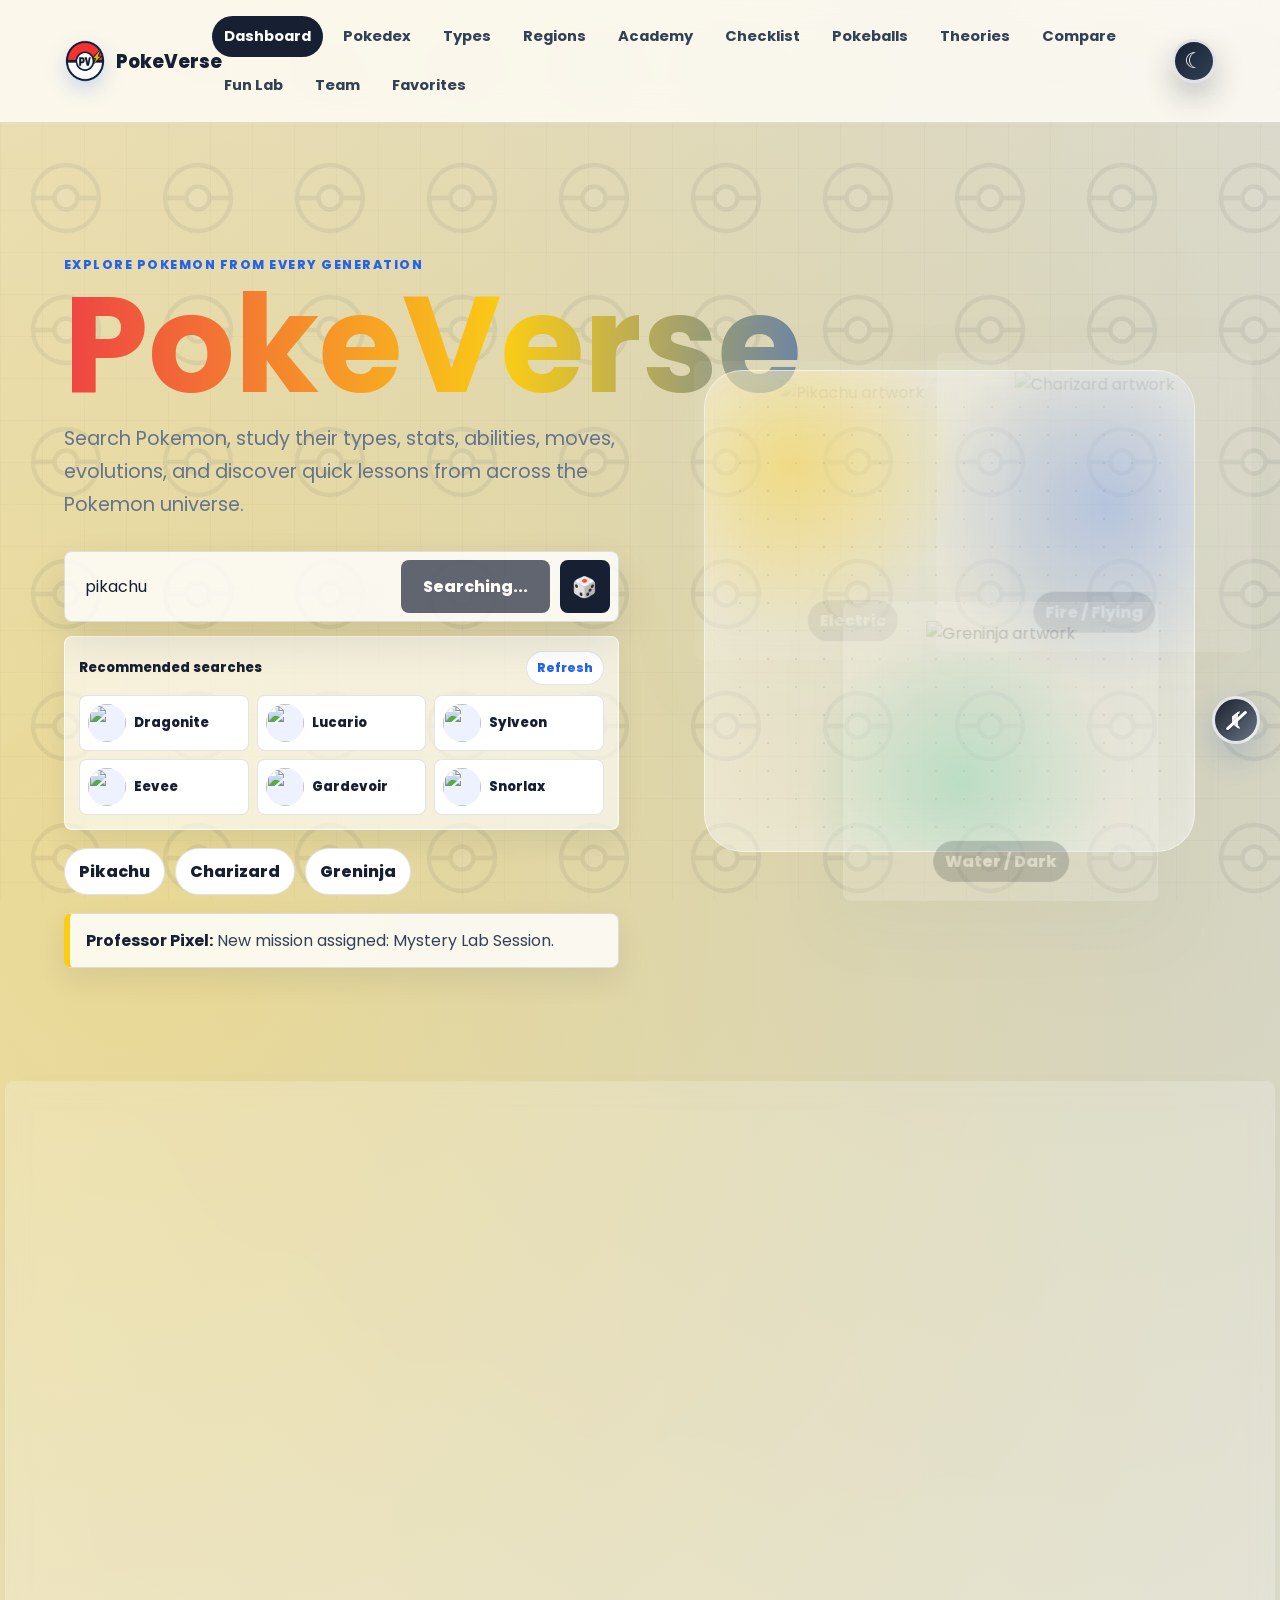
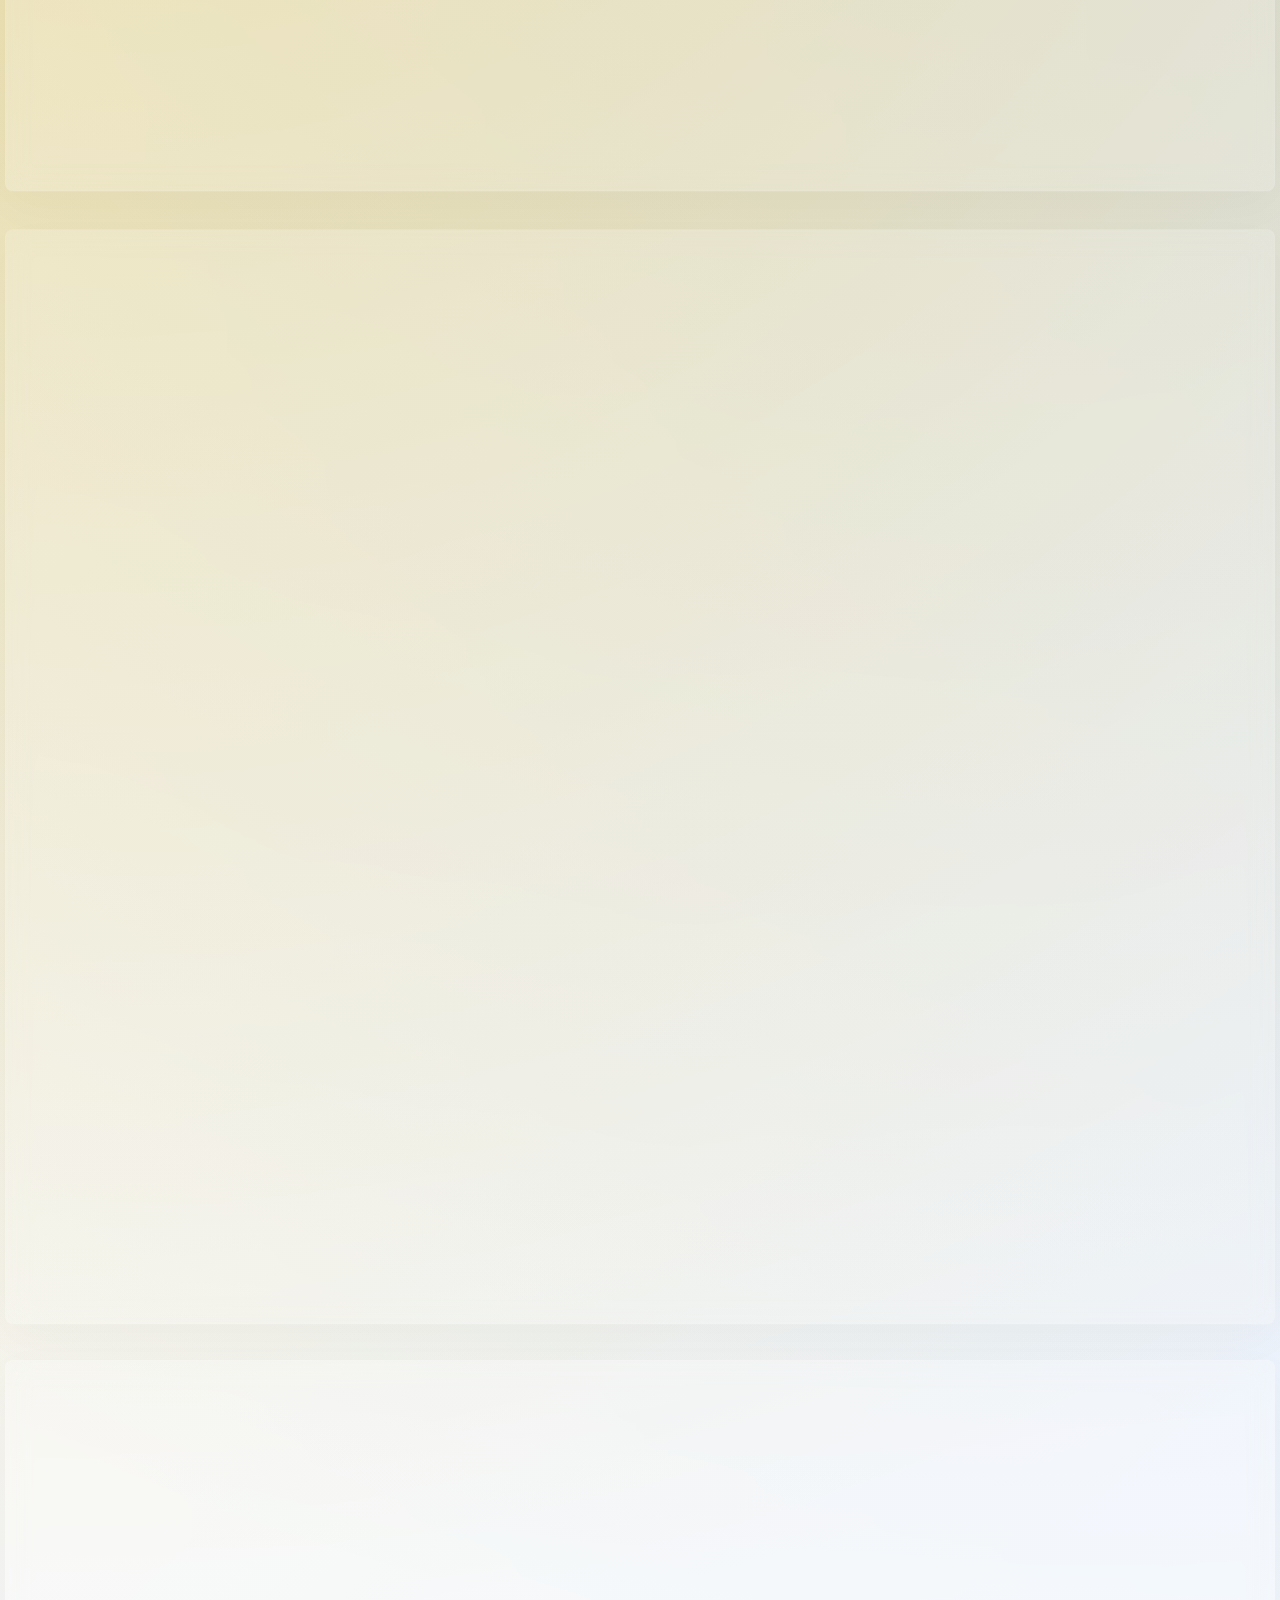
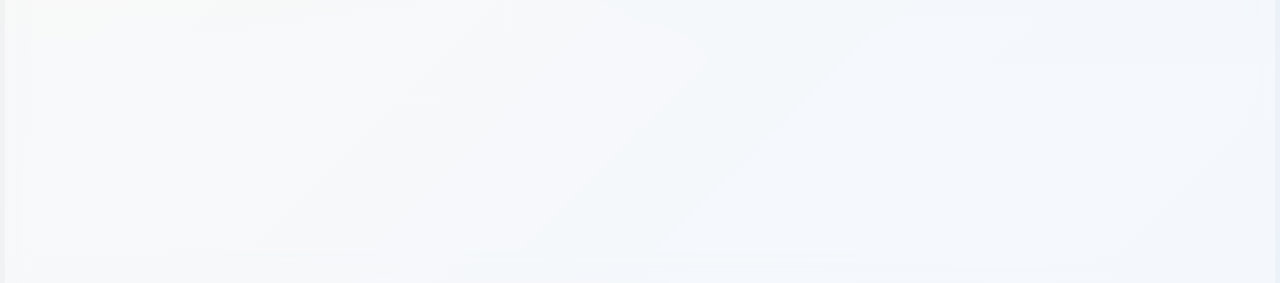
==== commit a9f822d0: "Add Pokemon-inspired PokeVerse branding" ====
--- a/html/home.html
+++ b/html/home.html
@@ -17,6 +17,7 @@
   </script>
   <meta http-equiv="refresh" content="0; url=index.html#pokedex">
   <title>PokeVerse - Pokedex</title>
+  <link rel="icon" type="image/png" href="../images/branding/pokeverse-logo.png">
   <link rel="stylesheet" href="../css/style.css">
 </head>
 <body>
--- a/css/style.css
+++ b/css/style.css
@@ -223,15 +223,11 @@
 }
 
 .brand-mark {
-  display: grid;
+  display: block;
   width: 42px;
   height: 42px;
-  place-items: center;
-  color: white;
-  background: linear-gradient(135deg, var(--red), var(--blue));
-  border: 3px solid white;
-  border-radius: 50%;
-  box-shadow: 0 8px 22px rgba(37, 99, 235, 0.24);
+  object-fit: contain;
+  filter: drop-shadow(0 8px 10px rgba(37, 99, 235, 0.22));
 }
 
 .site-nav {
@@ -963,8 +959,8 @@
 }
 
 .orbit-card-two {
-  top: 130px;
-  right: 0;
+  top: 0px;
+  right: -36px;
   animation: floatTwo 5.8s ease-in-out infinite;
 }
 
